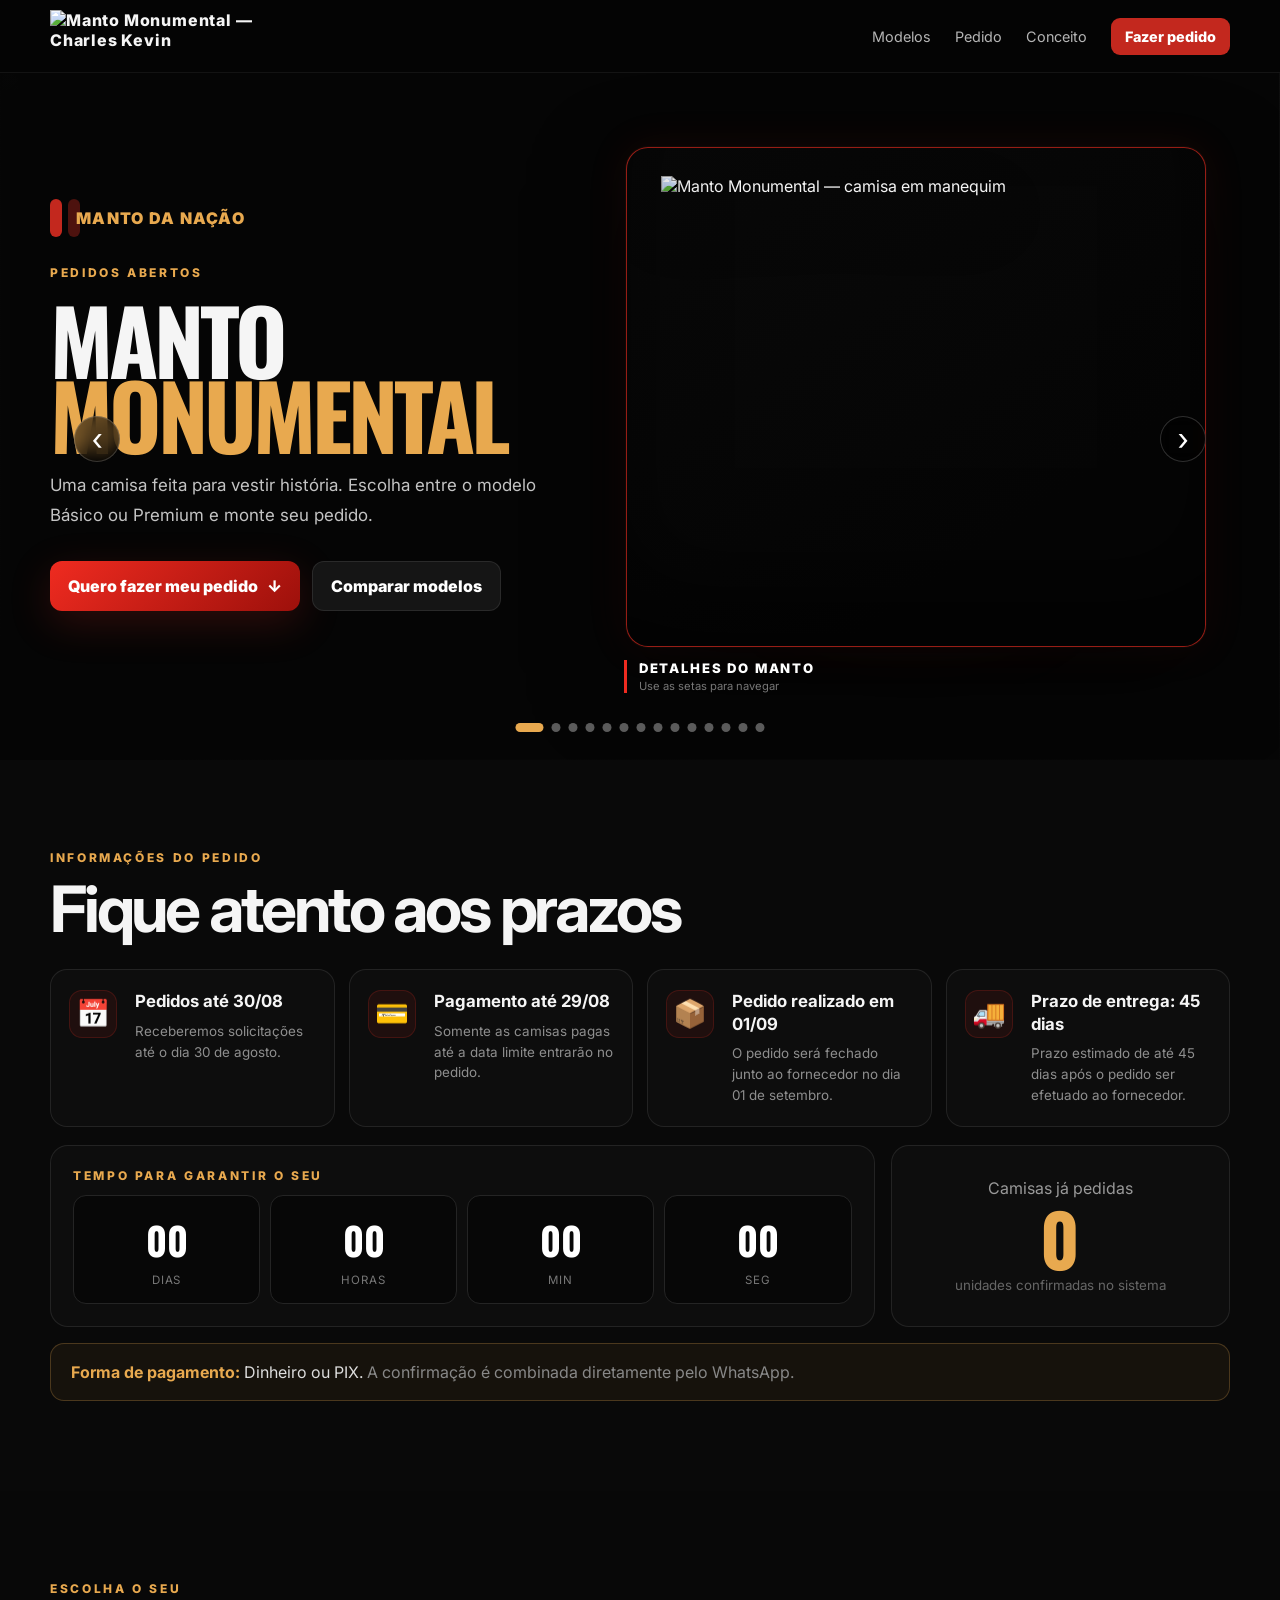
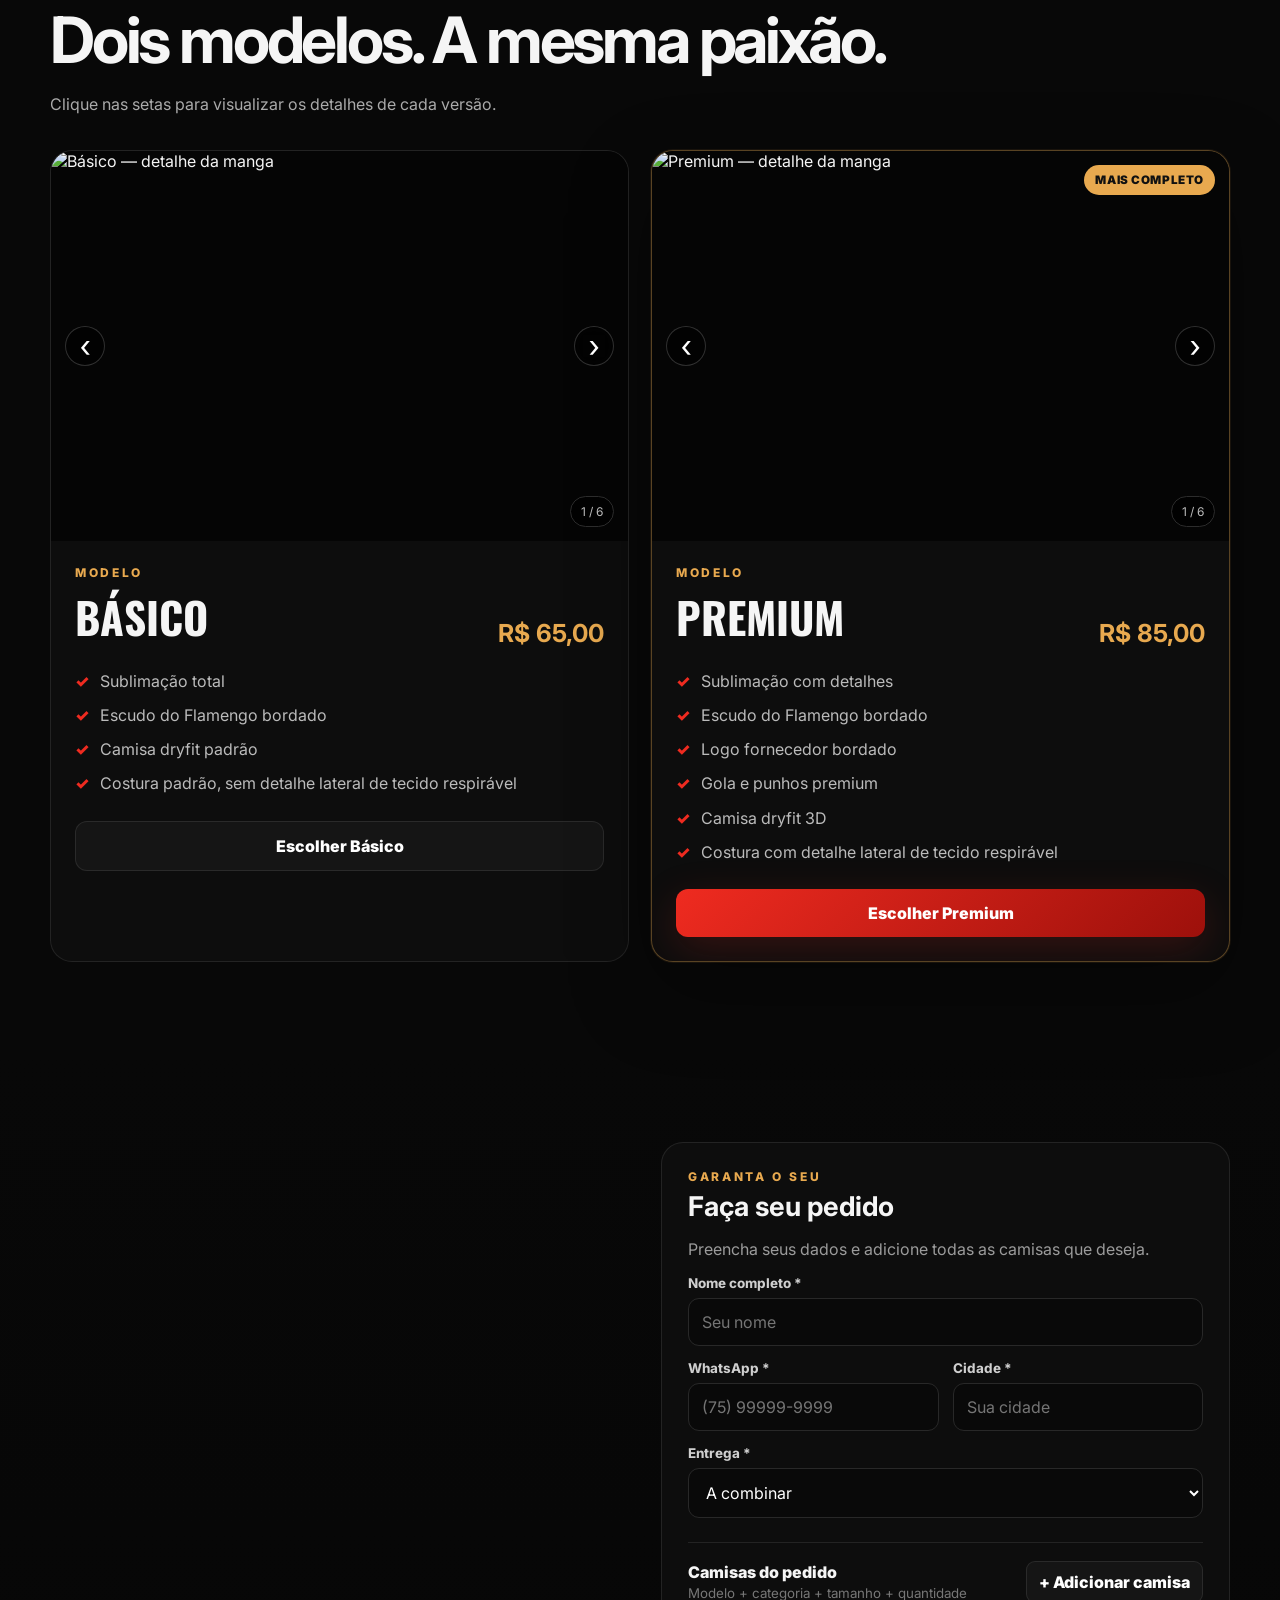
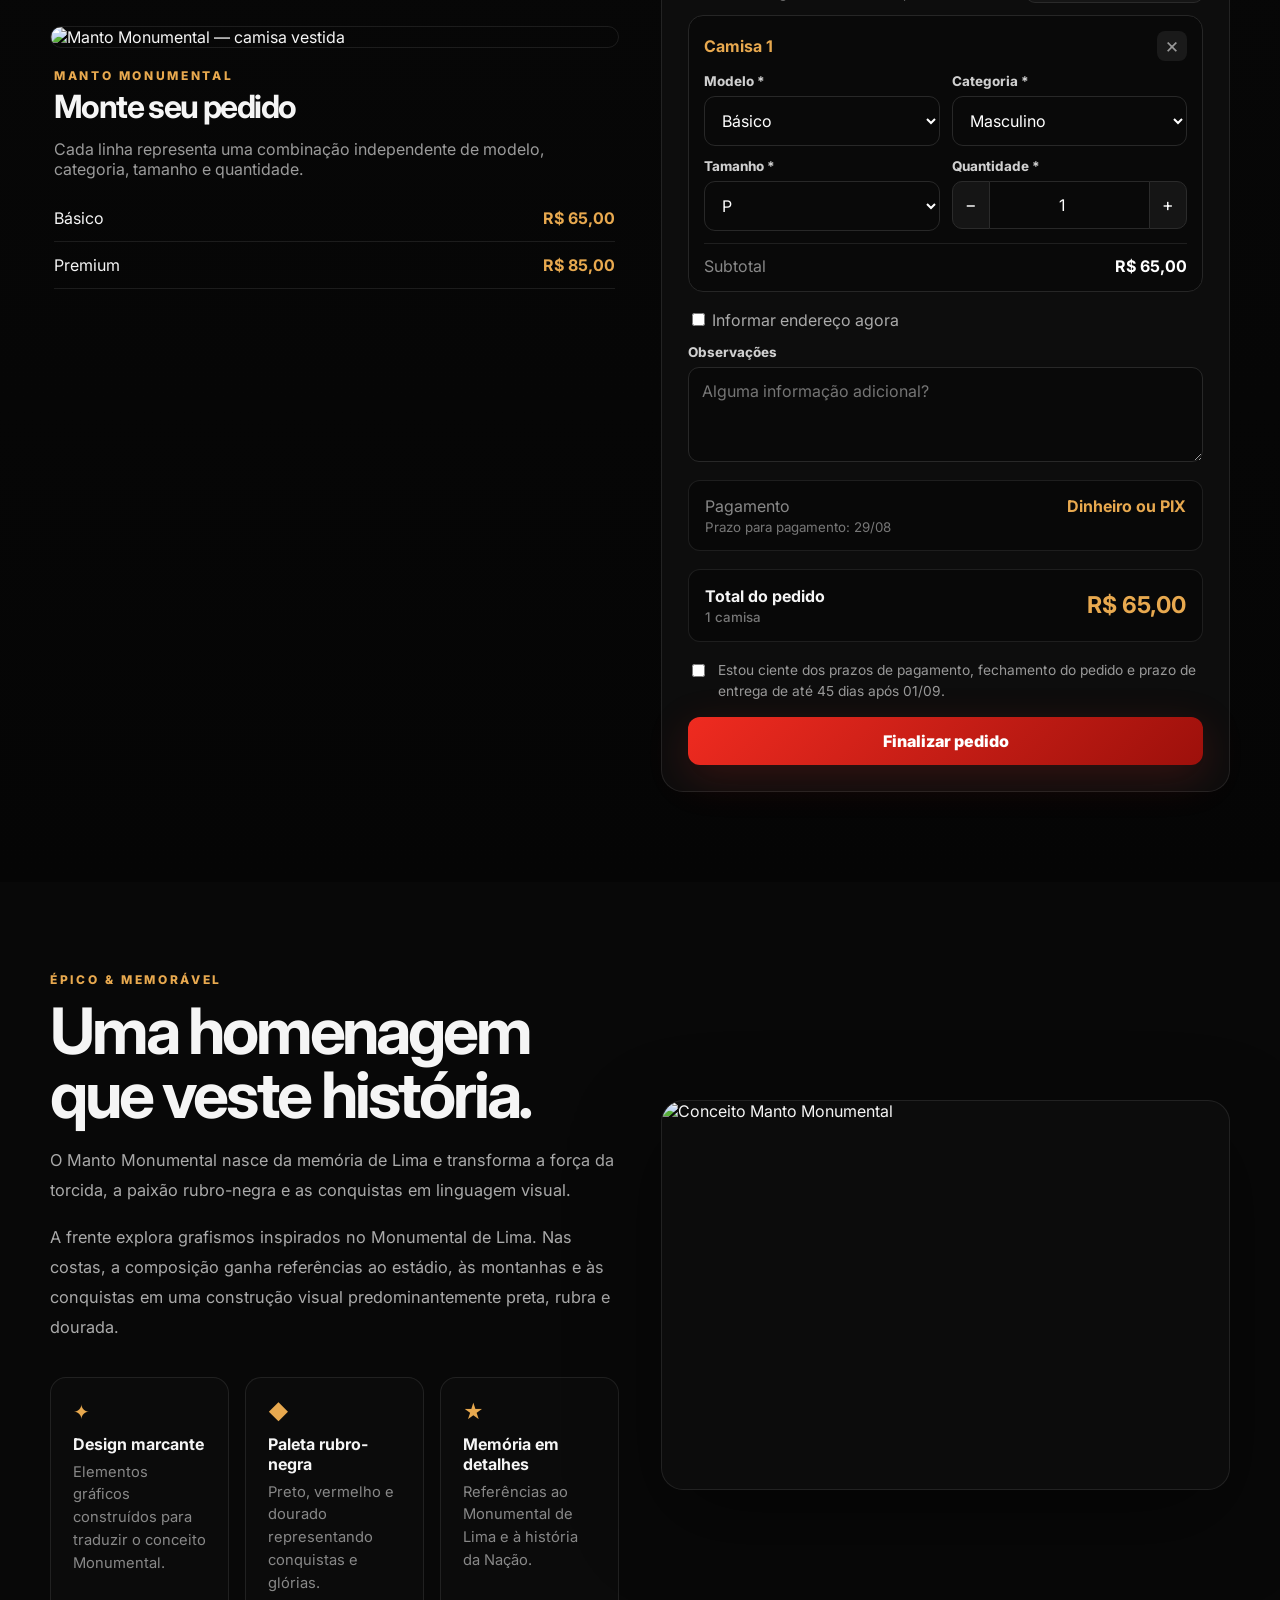
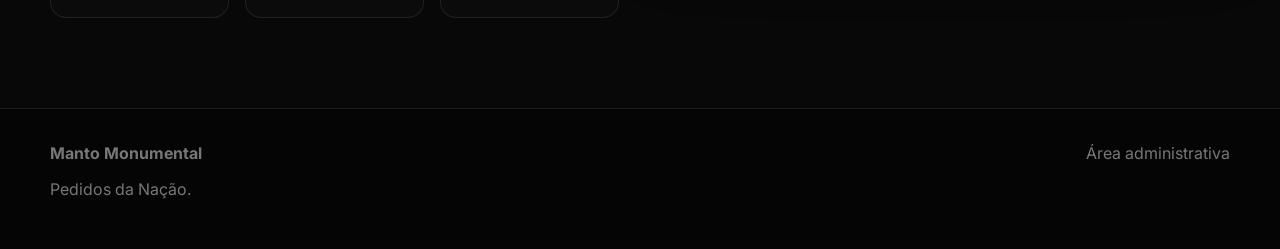
==== index.html @ ce787357 "Add files via upload" ====
<!doctype html><html lang="pt-BR"><head><meta charset="utf-8"><meta name="viewport" content="width=device-width,initial-scale=1"><meta name="theme-color" content="#050505"><title>Manto Monumental — Pedidos</title><meta name="description" content="Faça seu pedido do Manto Monumental."><link rel="preconnect" href="https://fonts.googleapis.com"><link rel="preconnect" href="https://fonts.gstatic.com" crossorigin><link href="https://fonts.googleapis.com/css2?family=Inter:wght@400;500;600;700;800;900&family=Oswald:wght@500;600;700&display=swap" rel="stylesheet"><link rel="stylesheet" href="styles.css"></head><body>
<header class="topbar"><div class="container topbar-inner"><a href="#inicio" class="logo logo-image-link" aria-label="Manto Monumental — Charles Kevin"><img src="assets/logo-charles-kevin.png" alt="Manto Monumental — Charles Kevin" class="site-logo-image"></a><nav><a href="#modelos">Modelos</a><a href="#pedido">Pedido</a><a href="#conceito">Conceito</a><a href="#pedido" class="nav-cta">Fazer pedido</a></nav></div></header>
<main>
<section id="inicio" class="hero hero-carousel hero-v5">
  <div class="hero-bg" aria-hidden="true">
    <img src="assets/gallery/hero-jogadores.png" alt="">
  </div>

  <div class="container hero-v5-layout">
    <div class="hero-content hero-v5-copy">
      <div class="brand-row"><span class="brand-mark"></span> Manto da Nação</div>
      <div class="eyebrow hero-eyebrow">Pedidos abertos</div>
      <h1>Manto <span>Monumental</span></h1>
      <p>Uma camisa feita para vestir história. Escolha entre o modelo Básico ou Premium e monte seu pedido.</p>
      <div class="hero-actions">
        <a class="btn btn-primary" href="#pedido">Quero fazer meu pedido <span>↓</span></a>
        <a class="btn btn-secondary" href="#modelos">Comparar modelos</a>
      </div>
    </div>

    <div class="hero-showcase" aria-label="Galeria principal do Manto Monumental">
      <div class="hero-showcase-glow"></div>
      <div class="hero-frame">
        <div class="hero-slides" id="hero-slides">
          <div class="hero-slide active"><img src="assets/gallery/hero-banner-01.png" alt="Manto Monumental — camisa em manequim"></div>
          <div class="hero-slide"><img src="assets/gallery/hero-banner-02.png" alt="Manto Monumental — jogador e estádio"></div>
          <div class="hero-slide"><img src="assets/gallery/hero-banner-03.png" alt="Manto Monumental — camisa em meio à torcida"></div>
          <div class="hero-slide"><img src="assets/gallery/hero-banner-04.png" alt="Manto Monumental — jogador em ambiente escuro"></div>
          <div class="hero-slide"><img src="assets/gallery/hero-banner-05.png" alt="Manto Monumental — detalhe do tecido premium"></div>
          <div class="hero-slide"><img src="assets/gallery/hero-banner-06.png" alt="Manto Monumental — detalhe da manga premium"></div>
          <div class="hero-slide"><img src="assets/gallery/hero-banner-07.png" alt="Manto Monumental — detalhe da marca do fornecedor"></div>
        </div>
          <div class="hero-slide"><img src="assets/gallery/frente-movimento.png" alt="Manto Monumental — frente em movimento"></div>
          <div class="hero-slide"><img src="assets/gallery/frente.png" alt="Manto Monumental — vista frontal"></div>
          <div class="hero-slide"><img src="assets/gallery/costas-movimento.png" alt="Manto Monumental — costas em movimento"></div>
          <div class="hero-slide"><img src="assets/gallery/costas.png" alt="Manto Monumental — vista traseira"></div>
          <div class="hero-slide"><img src="assets/gallery/lateral.png" alt="Manto Monumental — vista lateral"></div>
          <div class="hero-slide"><img src="assets/gallery/patch.png" alt="Detalhe do patch do Manto Monumental"></div>
          <div class="hero-slide"><img src="assets/gallery/escudo-detalhe.png" alt="Detalhe do escudo bordado"></div>
        </div>
        <div class="hero-frame-label"><span>Detalhes do Manto</span><small>Use as setas para navegar</small></div>
      </div>
      <button class="carousel-arrow hero-prev" type="button" aria-label="Imagem anterior">‹</button>
      <button class="carousel-arrow hero-next" type="button" aria-label="Próxima imagem">›</button>
      <div class="hero-dots" id="hero-dots"></div>
    </div>
  </div>
</section>
<section class="section deadline-section"><div class="container"><div class="eyebrow">Informações do pedido</div><h2 class="section-title">Fique atento aos prazos</h2><div class="deadline-grid">
<article class="deadline-card"><div class="deadline-icon">📅</div><div><b>Pedidos até 30/08</b><p>Receberemos solicitações até o dia 30 de agosto.</p></div></article><article class="deadline-card"><div class="deadline-icon">💳</div><div><b>Pagamento até 29/08</b><p>Somente as camisas pagas até a data limite entrarão no pedido.</p></div></article><article class="deadline-card"><div class="deadline-icon">📦</div><div><b>Pedido realizado em 01/09</b><p>O pedido será fechado junto ao fornecedor no dia 01 de setembro.</p></div></article><article class="deadline-card"><div class="deadline-icon">🚚</div><div><b>Prazo de entrega: 45 dias</b><p>Prazo estimado de até 45 dias após o pedido ser efetuado ao fornecedor.</p></div></article></div>
<div class="countdown-panel"><div><div class="eyebrow">Tempo para garantir o seu</div><div class="countdown" id="countdown"><div><strong id="cd-days">00</strong><span>dias</span></div><div><strong id="cd-hours">00</strong><span>horas</span></div><div><strong id="cd-minutes">00</strong><span>min</span></div><div><strong id="cd-seconds">00</strong><span>seg</span></div></div></div><div class="shirt-counter"><span>Camisas já pedidas</span><strong id="public-shirt-count">0</strong><small>unidades confirmadas no sistema</small></div></div>
<div class="payment-note"><b>Forma de pagamento:</b> Dinheiro ou PIX. <span>A confirmação é combinada diretamente pelo WhatsApp.</span></div></div></section>
<section id="modelos" class="section section-dark"><div class="container"><div class="eyebrow">Escolha o seu</div><h2 class="section-title">Dois modelos. A mesma paixão.</h2><p class="section-lead">Clique nas setas para visualizar os detalhes de cada versão.</p><div class="models-grid">
<article class="model-card"><div class="model-carousel" data-carousel><div class="model-slides"><img class="active" src="assets/gallery/basico-01-detalhe-manga.png" alt="Básico — detalhe da manga"><img src="assets/gallery/basico-02-detalhe-minuti.png" alt="Básico — detalhe da marca do fornecedor"><img src="assets/gallery/basico-03-lado.png" alt="Básico — vista lateral"><img src="assets/gallery/basico-04-frente.png" alt="Básico — vista frontal"><img src="assets/gallery/basico-05-tecido.png" alt="Básico — detalhe do tecido"><img src="assets/gallery/basico-06-costas.png" alt="Básico — vista traseira"></div><button type="button" class="carousel-arrow model-prev">‹</button><button type="button" class="carousel-arrow model-next">›</button><div class="model-counter">1 / 6</div></div><div class="model-content"><div class="model-head"><div><div class="eyebrow">Modelo</div><h3>Básico</h3></div><strong>R$ 65,00</strong></div><ul class="features-list"><li>Sublimação total</li><li>Escudo do Flamengo bordado</li><li>Camisa dryfit padrão</li><li>Costura padrão, sem detalhe lateral de tecido respirável</li></ul><a href="#pedido" class="btn btn-secondary choose-model" data-model="Básico">Escolher Básico</a></div></article>
<article class="model-card featured-model"><div class="model-badge">Mais completo</div><div class="model-carousel" data-carousel><div class="model-slides"><img class="active" src="assets/gallery/premium-01-detalhe-manga.png" alt="Premium — detalhe da manga"><img src="assets/gallery/premium-02-detalhe-minuti.png" alt="Premium — detalhe da marca do fornecedor"><img src="assets/gallery/premium-03-lado.png" alt="Premium — vista lateral"><img src="assets/gallery/premium-04-frente.png" alt="Premium — vista frontal"><img src="assets/gallery/premium-05-tecido.png" alt="Premium — detalhe do tecido"><img src="assets/gallery/premium-06-costas.png" alt="Premium — vista traseira"></div><button type="button" class="carousel-arrow model-prev">‹</button><button type="button" class="carousel-arrow model-next">›</button><div class="model-counter">1 / 6</div></div><div class="model-content"><div class="model-head"><div><div class="eyebrow">Modelo</div><h3>Premium</h3></div><strong>R$ 85,00</strong></div><ul class="features-list"><li>Sublimação com detalhes</li><li>Escudo do Flamengo bordado</li><li>Logo fornecedor bordado</li><li>Gola e punhos premium</li><li>Camisa dryfit 3D</li><li>Costura com detalhe lateral de tecido respirável</li></ul><a href="#pedido" class="btn btn-primary choose-model" data-model="Premium">Escolher Premium</a></div></article>
</div></div></section>
<section class="section order-wrap" id="pedido"><div class="container order-grid"><aside class="product-card"><img src="assets/gallery/pedido-lateral.png" alt="Manto Monumental — camisa vestida"><div class="product-info"><div class="eyebrow">Manto Monumental</div><h2>Monte seu pedido</h2><p class="muted">Cada linha representa uma combinação independente de modelo, categoria, tamanho e quantidade.</p><div class="mini-price"><span>Básico</span><b>R$ 65,00</b></div><div class="mini-price"><span>Premium</span><b>R$ 85,00</b></div></div></aside>
<form class="form-card" id="order-form"><div class="eyebrow">Garanta o seu</div><h3>Faça seu pedido</h3><p class="muted">Preencha seus dados e adicione todas as camisas que deseja.</p><div class="form-grid customer-grid"><div class="field full"><label>Nome completo *</label><input required name="name" placeholder="Seu nome"></div><div class="field"><label>WhatsApp *</label><input required name="whatsapp" inputmode="tel" placeholder="(75) 99999-9999"></div><div class="field"><label>Cidade *</label><input required name="city" placeholder="Sua cidade"></div><div class="field full"><label>Entrega *</label><select name="delivery" required><option value="A combinar" selected>A combinar</option><option>Retirada</option><option>Entrega</option><option>Envio</option></select></div></div><div class="form-section-title"><div><span>Camisas do pedido</span><small>Modelo + categoria + tamanho + quantidade</small></div><button type="button" class="btn btn-secondary compact" id="add-item">+ Adicionar camisa</button></div><div id="items-container" class="items-container"></div><div class="address-toggle"><label><input type="checkbox" id="show-address"> Informar endereço agora</label></div><div id="address-fields" class="form-grid hidden"><div class="field"><label>Bairro</label><input name="neighborhood"></div><div class="field"><label>Endereço</label><input name="address"></div><div class="field"><label>Número</label><input name="addressNumber"></div><div class="field"><label>Complemento</label><input name="complement"></div></div><div class="field full notes-field"><label>Observações</label><textarea name="notes" placeholder="Alguma informação adicional?"></textarea></div><div class="payment-static"><span>Pagamento</span><strong>Dinheiro ou PIX</strong><small>Prazo para pagamento: 29/08</small></div><div class="total-box"><span><b>Total do pedido</b><small id="total-quantity">1 camisa</small></span><strong id="order-total">R$ 65,00</strong></div><label class="terms-check"><input type="checkbox" required><span>Estou ciente dos prazos de pagamento, fechamento do pedido e prazo de entrega de até 45 dias após 01/09.</span></label><button class="btn btn-primary submit-btn" type="submit" id="submit-button">Finalizar pedido</button><div id="form-message" aria-live="polite"></div></form></div></section>
<section id="conceito" class="section section-dark"><div class="container story-grid"><div class="story-copy"><div class="eyebrow">Épico & memorável</div><h2>Uma homenagem que veste história.</h2><p>O Manto Monumental nasce da memória de Lima e transforma a força da torcida, a paixão rubro-negra e as conquistas em linguagem visual.</p><p>A frente explora grafismos inspirados no Monumental de Lima. Nas costas, a composição ganha referências ao estádio, às montanhas e às conquistas em uma construção visual predominantemente preta, rubra e dourada.</p><div class="feature-grid"><article class="feature"><div class="feature-icon">✦</div><b>Design marcante</b><p>Elementos gráficos construídos para traduzir o conceito Monumental.</p></article><article class="feature"><div class="feature-icon">◆</div><b>Paleta rubro-negra</b><p>Preto, vermelho e dourado representando conquistas e glórias.</p></article><article class="feature"><div class="feature-icon">★</div><b>Memória em detalhes</b><p>Referências ao Monumental de Lima e à história da Nação.</p></article></div></div><div class="visual-card"><img src="assets/gallery/tela-3.png" alt="Conceito Manto Monumental"></div></div></section>
</main><footer class="footer"><div class="container footer-inner"><div><b>Manto Monumental</b><p>Pedidos da Nação.</p></div><a href="admin.html">Área administrativa</a></div></footer><script src="config.js"></script><script src="app.js"></script></body></html>
---- styles.css ----
:root{--bg:#050505;--panel:#0c0c0c;--red:#c3281e;--red2:#ef2b20;--gold:#e8a94f;--text:#f5f5f5;--muted:#9b9b9b;--line:rgba(255,255,255,.09)}*{box-sizing:border-box}html{scroll-behavior:smooth}body{margin:0;background:var(--bg);color:var(--text);font-family:Inter,ui-sans-serif,system-ui,-apple-system,BlinkMacSystemFont,"Segoe UI",sans-serif}a{color:inherit;text-decoration:none}button,input,select,textarea{font:inherit}button{cursor:pointer}.container{width:min(1180px,calc(100% - 32px));margin:auto}.eyebrow{font-size:.75rem;letter-spacing:.22em;text-transform:uppercase;color:var(--gold);font-weight:800}.muted{color:var(--muted)}.small{font-size:13px}.hidden{display:none!important}.brand-mark{display:inline-block;width:12px;height:38px;background:var(--red);border-radius:8px;box-shadow:18px 0 0 rgba(195,40,30,.38)}.btn{border:0;border-radius:12px;padding:14px 18px;font-weight:850;display:inline-flex;align-items:center;justify-content:center;gap:9px;transition:.2s}.btn-primary{background:linear-gradient(135deg,var(--red2),#9d100b);color:#fff;box-shadow:0 12px 40px rgba(195,40,30,.22)}.btn-primary:hover{transform:translateY(-1px);filter:brightness(1.08)}.btn-secondary{background:#151515;border:1px solid var(--line);color:#fff}.btn:disabled{opacity:.55;cursor:not-allowed;transform:none}.compact{padding:10px 12px;border-radius:9px}.topbar{position:fixed;top:0;left:0;right:0;z-index:50;background:rgba(5,5,5,.72);backdrop-filter:blur(16px);border-bottom:1px solid rgba(255,255,255,.06)}.topbar-inner{height:72px;display:flex;align-items:center;justify-content:space-between;gap:25px}.logo{display:flex;align-items:center;gap:14px;font-weight:800;letter-spacing:.05em}.logo b{color:var(--gold)}.topbar nav{display:flex;align-items:center;gap:24px;color:#b5b5b5;font-size:.9rem}.topbar nav a:hover{color:#fff}.nav-cta{padding:10px 14px;border-radius:9px;background:var(--red);color:#fff!important;font-weight:800}.hero{min-height:100vh;display:grid;align-items:center;position:relative;overflow:hidden;background:radial-gradient(circle at 76% 45%,rgba(195,40,30,.18),transparent 34%),#050505}.hero:before{content:"";position:absolute;inset:0;background:linear-gradient(90deg,rgba(5,5,5,.99) 0%,rgba(5,5,5,.87) 43%,rgba(5,5,5,.1) 72%,rgba(5,5,5,.45) 100%);z-index:1}.hero-img{position:absolute;right:0;top:0;width:58%;height:100%;object-fit:cover;opacity:.88}.hero-content{position:relative;z-index:2;max-width:690px;padding:140px 0 100px}.brand-row{display:flex;align-items:center;gap:14px;color:var(--gold);font-weight:900;letter-spacing:.08em;text-transform:uppercase}.hero-eyebrow{margin-top:30px}.hero h1{font-family:Oswald,Inter,sans-serif;font-size:clamp(4rem,9vw,8rem);line-height:.83;margin:24px 0;text-transform:uppercase;letter-spacing:-.045em}.hero h1 span{color:var(--gold);display:block}.hero p{max-width:600px;font-size:1.06rem;line-height:1.75;color:#c4c4c4}.hero-actions{display:flex;gap:12px;flex-wrap:wrap;margin-top:30px}.trust{display:flex;gap:24px;flex-wrap:wrap;margin-top:35px;color:#aaa;font-size:.9rem}.trust strong{color:#fff;display:block;font-size:1.08rem;margin-bottom:2px}.section{padding:90px 0}.section-dark{background:#080808}.section h2{font-size:clamp(2.1rem,5vw,4rem);letter-spacing:-.05em;line-height:1;margin:12px 0 18px}.story-grid,.product-grid,.order-grid{display:grid;grid-template-columns:1fr 1fr;gap:42px;align-items:center}.story-copy p{font-size:1.02rem;line-height:1.85;color:#aaa}.visual-card{border:1px solid var(--line);border-radius:22px;overflow:hidden;background:#0c0c0c;box-shadow:0 30px 90px rgba(0,0,0,.45)}.visual-card img{display:block;width:100%;height:auto}.feature-grid{display:grid;grid-template-columns:repeat(3,1fr);gap:16px;margin-top:34px}.feature{padding:22px;border:1px solid var(--line);background:#0b0b0b;border-radius:16px}.feature-icon{font-size:1.25rem;color:var(--gold)}.feature b{display:block;margin:10px 0 7px}.feature p{margin:0;color:#888;line-height:1.55;font-size:.92rem}.color-row{display:flex;gap:10px;margin:24px 0}.color-row span{width:46px;height:46px;border-radius:50%;background:var(--swatch);border:1px solid rgba(255,255,255,.12)}.order-wrap{background:linear-gradient(180deg,#080808,#050505)}.product-card{position:sticky;top:95px}.product-card>img{width:100%;border-radius:20px;border:1px solid var(--line);display:block}.product-info{padding:20px 4px}.product-info h2{font-size:2rem;margin:8px 0}.price{font-size:2rem;font-weight:900;color:var(--gold);margin:10px 0}.form-card{background:#0d0d0d;border:1px solid var(--line);border-radius:22px;padding:26px}.form-card h3{margin:6px 0;font-size:1.7rem}.form-grid{display:grid;grid-template-columns:1fr 1fr;gap:14px}.field{display:flex;flex-direction:column;gap:7px}.field.full{grid-column:1/-1}.field label{font-size:.84rem;font-weight:750;color:#cfcfcf}.field input,.field select,.field textarea,.filters input,.filters select{width:100%;background:#090909;border:1px solid #282828;color:#fff;border-radius:11px;padding:13px;outline:none}.field input:focus,.field select:focus,.field textarea:focus,.filters input:focus,.filters select:focus{border-color:var(--red);box-shadow:0 0 0 3px rgba(195,40,30,.12)}.field textarea{min-height:95px;resize:vertical}.total-box{display:flex;justify-content:space-between;align-items:center;padding:16px;border-radius:12px;background:#080808;border:1px solid var(--line);margin:18px 0}.total-box strong{font-size:1.45rem;color:var(--gold)}.submit-btn{width:100%}.form-message{margin-top:12px;padding:12px;border-radius:10px;font-size:.92rem}.success{background:rgba(21,129,77,.14);color:#7ee6ad;border:1px solid rgba(64,194,126,.25)}.error{background:rgba(195,40,30,.13);color:#ff958d;border:1px solid rgba(195,40,30,.3)}.footer{border-top:1px solid var(--line);padding:34px 0;color:#777}.footer-inner{display:flex;justify-content:space-between;gap:20px;flex-wrap:wrap}.admin-body{background:#070707}.login-screen{min-height:100vh;display:grid;place-items:center;padding:24px;background:radial-gradient(circle at 50% 0,rgba(195,40,30,.18),transparent 35%),#070707}.login-card{width:min(440px,100%);background:#0d0d0d;border:1px solid var(--line);border-radius:22px;padding:30px;box-shadow:0 35px 100px rgba(0,0,0,.45)}.login-card .brand-row{margin-bottom:28px}.login-card h1{font-size:2.25rem;margin:8px 0}.login-card .field{margin:22px 0 14px}.login-card .btn{width:100%}.back-link{display:block;text-align:center;color:#777;margin-top:18px;font-size:.9rem}.admin-shell{min-height:100vh;background:#070707}.admin-top{height:70px;border-bottom:1px solid var(--line);display:flex;align-items:center;background:#0a0a0a;position:sticky;top:0;z-index:20}.admin-top-inner{display:flex;justify-content:space-between;align-items:center;width:min(1380px,calc(100% - 32px));margin:auto}.admin-logo{display:flex;align-items:center;gap:10px;font-weight:900}.admin-main{width:min(1380px,calc(100% - 32px));margin:auto;padding:28px 0 50px}.admin-title{margin:8px 0 0}.metrics{display:grid;grid-template-columns:repeat(4,1fr);gap:14px;margin:22px 0}.metric{background:#0d0d0d;border:1px solid var(--line);padding:20px;border-radius:16px}.metric small{color:#8d8d8d}.metric strong{font-size:1.85rem;display:block;margin-top:8px}.admin-grid{display:grid;grid-template-columns:minmax(0,2fr) minmax(290px,1fr);gap:16px}.panel{background:#0d0d0d;border:1px solid var(--line);border-radius:16px;padding:18px;overflow:hidden}.panel-head{display:flex;justify-content:space-between;align-items:center;gap:14px;margin-bottom:16px}.filters{display:flex;gap:9px;flex-wrap:wrap;align-items:center}.filters input{width:210px;padding:10px}.filters select{width:190px;padding:10px}.table-wrap{overflow:auto}.orders-table{width:100%;border-collapse:collapse;min-width:920px}.orders-table th,.orders-table td{text-align:left;padding:13px 10px;border-bottom:1px solid var(--line);font-size:.9rem;vertical-align:middle}.orders-table th{font-size:.72rem;text-transform:uppercase;letter-spacing:.08em;color:#777}.orders-table a{color:#7eb6ff}.badge{display:inline-flex;min-width:34px;justify-content:center;background:#181818;border:1px solid #2c2c2c;border-radius:7px;padding:5px 8px;font-weight:800}.status-select{background:#111;border:1px solid #2b2b2b;color:#fff;padding:8px;border-radius:8px;max-width:170px}.empty{padding:34px;text-align:center;color:#777}.size-list{display:grid;gap:14px}.size-row{display:grid;grid-template-columns:35px 1fr 40px;gap:10px;align-items:center}.bar{height:8px;background:#191919;border-radius:99px;overflow:hidden}.bar i{display:block;height:100%;background:linear-gradient(90deg,var(--red),var(--gold));border-radius:99px}.panel-divider{border:0;border-top:1px solid var(--line);margin:22px 0}.personalization-list{margin-top:10px;display:grid;gap:8px}.personalization-item{padding:10px;background:#080808;border-radius:9px}.personalization-item div{font-size:12px;color:#777;margin-top:3px}@media(max-width:980px){.hero-img{width:80%;opacity:.42}.hero:before{background:linear-gradient(90deg,rgba(5,5,5,.97),rgba(5,5,5,.62))}.story-grid,.product-grid,.order-grid,.admin-grid{grid-template-columns:1fr}.product-card{position:relative;top:auto}.feature-grid{grid-template-columns:1fr}.metrics{grid-template-columns:repeat(2,1fr)}.panel-head{align-items:flex-start;flex-direction:column}}@media(max-width:680px){.topbar nav a:not(.nav-cta){display:none}.topbar-inner{height:64px}.logo{font-size:.85rem}.brand-mark{height:30px;width:9px}.hero-content{padding:115px 0 70px}.hero-img{width:100%}.hero h1{font-size:clamp(3.6rem,19vw,6rem)}.section{padding:65px 0}.form-card{padding:20px}.form-grid{grid-template-columns:1fr}.field.full{grid-column:auto}.metrics{grid-template-columns:1fr}.metric strong{font-size:1.6rem}.admin-logo .muted{display:none}.filters,.filters input,.filters select,.filters .btn{width:100%}.admin-top-inner>.btn{padding:10px 12px}.trust{gap:16px}.trust>div{width:calc(50% - 8px)}}

/* Ajustes V2 */
.section-title{font-size:clamp(2.1rem,5vw,4rem);letter-spacing:-.05em;line-height:1;margin:12px 0 18px}.section-lead{max-width:760px;color:#aaa;line-height:1.75;margin-bottom:32px}.deadline-section{background:#090909}.deadline-grid{display:grid;grid-template-columns:repeat(3,1fr);gap:15px;margin-top:28px}.deadline-card{display:flex;gap:18px;padding:22px;border:1px solid var(--line);background:#0d0d0d;border-radius:17px}.deadline-card>span{font-family:Oswald;font-size:2.4rem;color:var(--red2);line-height:1}.deadline-card b{font-size:1.05rem}.deadline-card p{color:#8e8e8e;margin:8px 0 0;line-height:1.55;font-size:.92rem}.payment-note{margin-top:16px;padding:18px 20px;border:1px solid rgba(232,169,79,.25);background:rgba(232,169,79,.06);border-radius:14px;color:#ddd}.payment-note b{color:var(--gold)}.payment-note span{color:#888}.models-grid{display:grid;grid-template-columns:1fr 1fr;gap:22px}.model-card{position:relative;background:#0d0d0d;border:1px solid var(--line);border-radius:22px;overflow:hidden}.featured-model{border-color:rgba(232,169,79,.35);box-shadow:0 0 0 1px rgba(232,169,79,.08),0 30px 80px rgba(0,0,0,.35)}.model-badge{position:absolute;z-index:2;right:14px;top:14px;background:var(--gold);color:#111;padding:8px 11px;border-radius:99px;font-size:.73rem;font-weight:900;text-transform:uppercase;letter-spacing:.05em}.model-gallery{display:grid;grid-template-columns:1fr 1fr;gap:2px;background:#111}.model-gallery img{width:100%;height:330px;object-fit:cover;display:block}.model-content{padding:24px}.model-head{display:flex;justify-content:space-between;gap:16px;align-items:end}.model-head h3{font-family:Oswald;font-size:2.7rem;text-transform:uppercase;margin:4px 0 0}.model-head strong{color:var(--gold);font-size:1.55rem;white-space:nowrap}.features-list{padding:0;margin:22px 0 25px;list-style:none;display:grid;gap:11px}.features-list li{position:relative;padding-left:25px;color:#bbb;line-height:1.45}.features-list li:before{content:'✓';position:absolute;left:0;color:var(--red2);font-weight:900}.model-card .btn{width:100%}.mini-price{display:flex;justify-content:space-between;border-bottom:1px solid var(--line);padding:13px 0}.mini-price b{color:var(--gold)}.customer-grid{margin-bottom:24px}.form-section-title{display:flex;justify-content:space-between;align-items:center;gap:12px;margin:18px 0 12px;padding-top:18px;border-top:1px solid var(--line)}.form-section-title span{display:block;font-weight:850}.form-section-title small{display:block;color:#777;margin-top:3px}.items-container{display:grid;gap:12px}.order-item{border:1px solid #262626;background:#090909;border-radius:15px;padding:15px}.order-item-head{display:flex;justify-content:space-between;align-items:center;margin-bottom:12px}.order-item-head b{color:var(--gold)}.remove-item{border:0;background:#1a1a1a;color:#999;width:30px;height:30px;border-radius:8px;font-size:1.35rem;line-height:1}.remove-item:hover{background:rgba(195,40,30,.25);color:#fff}.item-grid{display:grid;grid-template-columns:1fr 1fr;gap:12px}.item-subtotal{grid-column:1/-1;display:flex;justify-content:space-between;align-items:center;border-top:1px solid var(--line);padding-top:12px;color:#888}.item-subtotal strong{color:#fff}.qty-stepper{display:grid;grid-template-columns:38px 1fr 38px}.qty-stepper button{background:#151515;color:#fff;border:1px solid #2b2b2b;font-size:1.1rem}.qty-stepper button:first-child{border-radius:10px 0 0 10px}.qty-stepper button:last-child{border-radius:0 10px 10px 0}.qty-stepper input{border-radius:0;text-align:center;border-left:0;border-right:0}.address-toggle{margin:18px 0 12px;color:#aaa}.address-toggle input,.terms-check input{accent-color:var(--red)}.notes-field{margin-top:14px}.payment-static{display:grid;grid-template-columns:1fr auto;gap:3px 15px;padding:15px 16px;border-radius:12px;background:#080808;border:1px solid var(--line);margin-top:18px}.payment-static span{color:#888}.payment-static strong{color:var(--gold)}.payment-static small{grid-column:1/-1;color:#777}.total-box span small{display:block;color:#777;font-weight:500;margin-top:3px}.terms-check{display:flex;gap:10px;align-items:flex-start;color:#999;line-height:1.5;font-size:.86rem;margin:12px 0 16px}.terms-check input{margin-top:4px}.production-list{display:grid;gap:9px}.production-row{display:flex;justify-content:space-between;align-items:center;padding:11px 12px;background:#080808;border-radius:10px}.production-row small{display:block;color:#777;margin-top:3px}.production-row strong{font-size:1.35rem;color:var(--gold)}.admin-deadlines{display:grid;gap:9px;margin-top:12px;color:#888}.admin-deadlines span{display:flex;justify-content:space-between;padding:9px 0;border-bottom:1px solid var(--line)}.lines-cell{min-width:250px}.order-line{font-size:.82rem;padding:3px 0;color:#aaa}.order-line b{color:#fff}.order-line span{color:var(--gold)}
@media(max-width:980px){.deadline-grid{grid-template-columns:1fr}.models-grid{grid-template-columns:1fr}.model-gallery img{height:400px}}
@media(max-width:680px){.model-gallery img{height:220px}.model-content{padding:19px}.model-head h3{font-size:2.2rem}.model-head strong{font-size:1.25rem}.item-grid{grid-template-columns:1fr}.item-subtotal{grid-column:auto}.form-section-title{align-items:flex-start;flex-direction:column}.form-section-title .btn{width:100%}.payment-static{grid-template-columns:1fr}.payment-static strong{margin-top:2px}.deadline-card{padding:18px}}

/* V4 — carrosséis, contadores e dashboard financeiro */
.hero-carousel{position:relative;overflow:hidden;min-height:760px}.hero-slides,.hero-slide{position:absolute;inset:0}.hero-slide{opacity:0;transition:opacity .65s ease}.hero-slide.active{opacity:1}.hero-slide img{width:100%;height:100%;object-fit:cover;object-position:center}.hero-carousel:after{content:"";position:absolute;inset:0;background:linear-gradient(90deg,rgba(5,5,5,.96) 0%,rgba(5,5,5,.76) 42%,rgba(5,5,5,.25) 70%,rgba(5,5,5,.5) 100%);z-index:1}.hero-carousel .hero-content{position:relative;z-index:3}.carousel-arrow{position:absolute;z-index:6;width:46px;height:46px;border-radius:50%;border:1px solid rgba(255,255,255,.18);background:rgba(0,0,0,.5);backdrop-filter:blur(8px);color:#fff;font-size:2rem;line-height:1;display:grid;place-items:center;cursor:pointer}.carousel-arrow:hover{background:var(--red)}.hero-prev{left:24px;top:50%}.hero-next{right:24px;top:50%}.hero-dots{position:absolute;z-index:6;left:50%;bottom:28px;transform:translateX(-50%);display:flex;gap:8px}.hero-dots button{width:9px;height:9px;border:0;border-radius:50%;background:rgba(255,255,255,.35);padding:0}.hero-dots button.active{width:28px;border-radius:20px;background:var(--gold)}
.deadline-icon{flex:0 0 48px;height:48px;border-radius:13px;display:grid;place-items:center;background:rgba(195,40,30,.1);border:1px solid rgba(195,40,30,.23);font-size:1.35rem}.countdown-panel{display:grid;grid-template-columns:1.7fr .7fr;gap:16px;margin-top:18px}.countdown-panel>div{border:1px solid var(--line);background:#0d0d0d;border-radius:18px;padding:22px}.countdown{display:grid;grid-template-columns:repeat(4,1fr);gap:10px;margin-top:12px}.countdown>div{background:#070707;border:1px solid #242424;border-radius:13px;padding:15px;text-align:center}.countdown strong{font-family:Oswald;font-size:2.4rem;color:#fff;display:block}.countdown span{font-size:.72rem;color:#777;text-transform:uppercase;letter-spacing:.08em}.shirt-counter{display:flex;flex-direction:column;justify-content:center;text-align:center}.shirt-counter span{color:#999}.shirt-counter strong{font-family:Oswald;font-size:4.5rem;color:var(--gold);line-height:1.1}.shirt-counter small{color:#666}
.model-carousel{position:relative;height:390px;background:#050505;overflow:hidden}.model-slides{position:absolute;inset:0}.model-slides img{position:absolute;inset:0;width:100%;height:100%;object-fit:contain;opacity:0;transition:opacity .35s ease}.model-slides img.active{opacity:1}.model-carousel .carousel-arrow{top:50%;transform:translateY(-50%);width:40px;height:40px}.model-carousel .model-prev{left:14px}.model-carousel .model-next{right:14px}.model-counter{position:absolute;z-index:5;right:14px;bottom:14px;background:rgba(0,0,0,.68);border:1px solid #2c2c2c;border-radius:99px;padding:7px 10px;color:#bbb;font-size:.75rem}
.admin-actions{display:flex;gap:9px}.admin-layout{display:grid;grid-template-columns:220px minmax(0,1fr);min-height:calc(100vh - 70px)}.admin-sidebar{border-right:1px solid var(--line);padding:24px 14px;background:#090909}.admin-nav{width:100%;display:block;text-align:left;padding:12px 14px;margin-bottom:7px;border:0;border-radius:10px;background:transparent;color:#aaa;text-decoration:none;font:inherit;cursor:pointer}.admin-nav:hover,.admin-nav.active{background:#151515;color:#fff}.admin-nav.active{box-shadow:inset 3px 0 0 var(--red2)}.admin-main{width:auto;max-width:none;margin:0;padding:30px}.admin-view{display:none}.admin-view.active{display:block}.admin-heading{display:flex;justify-content:space-between;align-items:flex-end;gap:20px;margin-bottom:20px}.admin-heading .admin-title{margin-bottom:7px}.pie-layout{display:flex;align-items:center;gap:34px;padding:14px 4px 8px}.pie-chart{width:210px;aspect-ratio:1;border-radius:50%;position:relative;background:conic-gradient(var(--red2) 0 50%,var(--gold) 50% 100%);box-shadow:inset 0 0 0 1px #222}.pie-chart:after{content:"";position:absolute;inset:46px;border-radius:50%;background:#0d0d0d;border:1px solid #242424}.pie-legend{display:grid;gap:14px;min-width:180px}.pie-legend>div{display:grid;grid-template-columns:14px 1fr auto;align-items:center;gap:10px;padding-bottom:12px;border-bottom:1px solid var(--line)}.pie-legend i{width:10px;height:10px;border-radius:50%}.legend-basic{background:var(--red2)}.legend-premium{background:var(--gold)}.pie-legend b{font-size:1.25rem}.row-actions{display:flex;gap:7px;flex-wrap:wrap}.icon-btn{border:1px solid #292929;background:#141414;color:#ddd;border-radius:8px;padding:8px 10px;font-size:.78rem;text-decoration:none;cursor:pointer}.icon-btn:hover{border-color:#444;background:#1b1b1b}.whatsapp-btn{color:#91e2ae}.profit-value{color:#7ee6ad}.discount-value{color:#ff958d}.source-tag{display:inline-block;margin-top:5px;background:#171717;border:1px solid #272727;padding:3px 6px;border-radius:6px;color:#888}.report-grid{display:grid;grid-template-columns:repeat(3,1fr);gap:14px;margin:24px 0}.report-card{background:#0d0d0d;border:1px solid var(--line);border-radius:16px;padding:20px}.report-card small{color:#888}.report-card strong{display:block;font-size:1.85rem;margin:9px 0;color:#fff}.report-card p{margin:0;color:#666;font-size:.82rem;line-height:1.45}.report-table-panel{margin-top:18px}
.modal-backdrop{position:fixed;inset:0;z-index:100;background:rgba(0,0,0,.78);backdrop-filter:blur(7px);display:grid;place-items:center;padding:22px;overflow:auto}.order-modal-card{width:min(920px,100%);max-height:92vh;overflow:auto;background:#0d0d0d;border:1px solid #2a2a2a;border-radius:22px;padding:24px;box-shadow:0 40px 120px rgba(0,0,0,.55)}.modal-head{display:flex;justify-content:space-between;gap:20px;align-items:flex-start;margin-bottom:20px}.modal-head h2{margin:5px 0 0;font-size:2rem}.modal-close{width:40px;height:40px;border:1px solid #2b2b2b;border-radius:10px;background:#151515;color:#aaa;font-size:1.6rem;cursor:pointer}.discount-box{display:grid;grid-template-columns:1fr 1.2fr;gap:18px;margin:18px 0;padding:18px;border:1px solid var(--line);border-radius:14px;background:#080808}.order-calc{display:grid;gap:8px}.order-calc span{display:flex;justify-content:space-between;gap:18px;color:#888}.order-calc b{color:#fff}.order-calc .calc-total{border-top:1px solid var(--line);padding-top:9px;color:#fff}.order-calc .calc-total b{color:var(--gold)}.order-calc .calc-profit b{color:#7ee6ad}
@media(max-width:1100px){.admin-layout{grid-template-columns:1fr}.admin-sidebar{display:flex;gap:7px;overflow:auto;border-right:0;border-bottom:1px solid var(--line);padding:10px 16px}.admin-nav{width:auto;white-space:nowrap;margin:0}.report-grid{grid-template-columns:repeat(2,1fr)}.countdown-panel{grid-template-columns:1fr}.model-carousel{height:360px}}
@media(max-width:760px){.hero-carousel{min-height:700px}.hero-prev,.hero-next{top:auto;bottom:22px}.hero-prev{left:18px}.hero-next{right:18px}.hero-dots{bottom:38px}.deadline-grid{grid-template-columns:1fr}.countdown{grid-template-columns:repeat(2,1fr)}.models-grid{grid-template-columns:1fr}.model-carousel{height:320px}.admin-main{padding:22px 14px}.admin-heading{align-items:flex-start;flex-direction:column}.metrics{grid-template-columns:1fr 1fr}.admin-actions .btn{padding:10px}.admin-logo .muted{display:none}.pie-layout{flex-direction:column;align-items:flex-start}.report-grid{grid-template-columns:1fr}.discount-box{grid-template-columns:1fr}.order-modal-card{padding:18px}.shirt-counter strong{font-size:3.4rem}}

/* V5 — hero em duas colunas com galeria em moldura */
.hero-v5{
  min-height:760px;
  padding-top:72px;
  display:block;
  isolation:isolate;
  background:#050505;
}
.hero-v5:before,.hero-v5:after{display:none!important}
.hero-bg{position:absolute;inset:72px 0 0;z-index:0;overflow:hidden;background:#050505}
.hero-bg:after{content:"";position:absolute;inset:0;background:
  linear-gradient(90deg,rgba(5,5,5,.99) 0%,rgba(5,5,5,.88) 32%,rgba(5,5,5,.64) 58%,rgba(5,5,5,.78) 100%),
  linear-gradient(0deg,rgba(5,5,5,.9) 0%,transparent 38%,rgba(5,5,5,.3) 100%)}
.hero-bg img{width:100%;height:100%;object-fit:cover;object-position:center;opacity:.28;filter:saturate(.8) contrast(1.08)}
.hero-v5-layout{position:relative;z-index:2;min-height:688px;display:grid;grid-template-columns:minmax(0,.88fr) minmax(520px,1.12fr);gap:58px;align-items:center}
.hero-v5-copy{padding:70px 0 92px;max-width:590px;margin:0}
.hero-v5-copy .hero-eyebrow{margin-top:28px}
.hero-v5-copy h1{font-size:clamp(4.4rem,7vw,7.4rem);margin:22px 0 20px}
.hero-v5-copy p{max-width:520px}
.hero-showcase{position:relative;width:100%;padding:26px 24px 64px}
.hero-showcase-glow{position:absolute;inset:12% 5% 10%;background:radial-gradient(circle at 50% 55%,rgba(195,40,30,.24),transparent 62%);filter:blur(30px);pointer-events:none}
.hero-frame{position:relative;z-index:2;height:500px;border:1px solid rgba(239,43,32,.62);border-radius:22px;background:linear-gradient(145deg,#090909,#050505 72%);overflow:hidden;box-shadow:0 32px 90px rgba(0,0,0,.56),0 0 0 1px rgba(232,169,79,.04),0 0 42px rgba(195,40,30,.1)}
.hero-frame:after{content:"";position:absolute;inset:0;border-radius:inherit;box-shadow:inset 0 -70px 90px rgba(0,0,0,.56);pointer-events:none;z-index:3}
.hero-frame .hero-slides,.hero-frame .hero-slide{position:absolute;inset:0}
.hero-frame .hero-slide{opacity:0;transition:opacity .48s ease;display:grid;place-items:center;padding:28px 34px 68px}
.hero-frame .hero-slide.active{opacity:1}
.hero-frame .hero-slide img{display:block;width:100%;height:100%;object-fit:contain;object-position:center;filter:drop-shadow(0 24px 34px rgba(0,0,0,.4))}
.hero-frame-label{position:absolute;z-index:5;left:22px;bottom:18px;display:flex;flex-direction:column;gap:3px;padding-left:12px;border-left:3px solid var(--red2)}
.hero-frame-label span{font-size:.82rem;text-transform:uppercase;letter-spacing:.14em;font-weight:850;color:#fff}
.hero-frame-label small{color:#777;font-size:.7rem}
.hero-showcase .hero-prev,.hero-showcase .hero-next{top:50%;transform:translateY(-68%);width:48px;height:48px;background:rgba(5,5,5,.78)}
.hero-showcase .hero-prev{left:0}.hero-showcase .hero-next{right:0}
.hero-showcase .hero-dots{left:50%;bottom:18px;transform:translateX(-50%)}
.hero-showcase .hero-dots button{background:rgba(255,255,255,.28)}
.hero-showcase .hero-dots button.active{background:var(--gold)}

@media(max-width:1100px){
  .hero-v5-layout{grid-template-columns:minmax(0,.9fr) minmax(440px,1.1fr);gap:28px}
  .hero-frame{height:440px}
  .hero-v5-copy h1{font-size:clamp(4rem,7.7vw,6.3rem)}
}
@media(max-width:900px){
  .hero-v5{min-height:auto}
  .hero-bg{inset:64px 0 0}
  .hero-v5-layout{grid-template-columns:1fr;gap:0;padding-bottom:52px}
  .hero-v5-copy{padding:88px 0 34px;max-width:640px}
  .hero-showcase{padding:10px 20px 58px}
  .hero-frame{height:480px}
}
@media(max-width:680px){
  .hero-v5-copy{padding-top:70px}
  .hero-v5-copy h1{font-size:clamp(3.6rem,18vw,5.4rem)}
  .hero-showcase{padding-left:10px;padding-right:10px}
  .hero-frame{height:390px;border-radius:17px}
  .hero-frame .hero-slide{padding:18px 20px 60px}
  .hero-showcase .hero-prev{left:-3px}.hero-showcase .hero-next{right:-3px}
  .hero-frame-label{left:16px;bottom:14px}
}

/* V7 — botão de cobrança no dashboard */
.charge-btn{border-color:rgba(232,169,79,.42)!important;background:rgba(232,169,79,.10)!important;color:#e8a94f!important}
.charge-btn:hover{background:#e8a94f!important;color:#0a0a0a!important;border-color:#e8a94f!important}

/* V8 — identidade visual, prazos em 4 colunas e dashboard com destaques */
.site-logo-image{display:block;width:260px;max-width:34vw;height:52px;object-fit:contain;object-position:left center}
.logo-image-link{display:flex;align-items:center;min-width:0}
.admin-header-logo{display:block;width:235px;height:48px;object-fit:contain;object-position:left center}
.admin-login-logo{display:block;width:min(320px,100%);height:auto;max-height:86px;object-fit:contain;object-position:left center}
.admin-login-brand{margin-bottom:26px!important}
.admin-badge{display:inline-flex;align-items:center;padding:6px 9px;border-radius:99px;background:rgba(232,169,79,.10);border:1px solid rgba(232,169,79,.24);color:var(--gold);font-size:.68rem;text-transform:uppercase;letter-spacing:.12em;font-weight:850}

/* Os quatro prazos ficam lado a lado no desktop. */
.deadline-grid{grid-template-columns:repeat(4,minmax(0,1fr));gap:14px}
.deadline-card{min-width:0;padding:20px 18px;align-items:flex-start}
.deadline-card .deadline-icon{font-size:1.7rem;line-height:1}
.deadline-card b{display:block;line-height:1.35}
.deadline-card p{font-size:.84rem}

/* Conceito: imagem lateral mais compacta para equilibrar o bloco de texto. */
#conceito .visual-card{align-self:center;max-height:390px}
#conceito .visual-card img{height:390px;object-fit:cover;object-position:center 46%}

/* Mais vida no dashboard, mantendo o preto/rubro/dourado do projeto. */
.admin-body,.admin-shell{background:
 radial-gradient(circle at 88% 8%,rgba(195,40,30,.10),transparent 28%),
 radial-gradient(circle at 18% 86%,rgba(232,169,79,.055),transparent 26%),#070707}
.admin-top{background:linear-gradient(90deg,#090909,#100b0a 52%,#09100c);border-bottom-color:rgba(232,169,79,.14);box-shadow:0 12px 34px rgba(0,0,0,.24)}
.admin-sidebar{background:linear-gradient(180deg,#090909,#0c0908 58%,#08100c);border-right-color:rgba(255,255,255,.075)}
.admin-nav.active{background:linear-gradient(90deg,rgba(195,40,30,.18),rgba(232,169,79,.055));box-shadow:inset 3px 0 0 var(--red2);color:#fff}
.admin-nav:hover{background:rgba(255,255,255,.055)}
.metric{position:relative;overflow:hidden;background:linear-gradient(145deg,#0e0e0e,#0a0a0a);border-color:rgba(255,255,255,.085)}
.metric:before{content:"";position:absolute;left:0;top:0;bottom:0;width:3px;background:var(--red2)}
.metric:nth-child(2):before{background:var(--gold)}
.metric:nth-child(3):before{background:#2fc879}
.metric:nth-child(4):before{background:#5e9cff}
.metric:nth-child(3) strong{color:#7ee6ad}
.metric:nth-child(4) strong{color:#8eb7ff}
.panel{background:linear-gradient(145deg,rgba(15,15,15,.98),rgba(10,10,10,.98));border-color:rgba(255,255,255,.085);box-shadow:0 18px 48px rgba(0,0,0,.16)}
.report-card{position:relative;overflow:hidden;background:linear-gradient(145deg,#101010,#0b0b0b);border-color:rgba(255,255,255,.085)}
.report-card:before{content:"";position:absolute;inset:0 auto 0 0;width:3px;background:var(--red2)}
.report-card:nth-child(2):before{background:#f0b44f}.report-card:nth-child(3):before{background:#2fc879}.report-card:nth-child(4):before{background:#e8a94f}.report-card:nth-child(5):before{background:#53d38d}.report-card:nth-child(6):before{background:#6a91d8}
.report-card:nth-child(3) strong,.report-card:nth-child(5) strong{color:#7ee6ad}
.profit-value{color:#7ee6ad}.whatsapp-btn{background:rgba(47,200,121,.08);border-color:rgba(47,200,121,.22);color:#7ee6ad}.whatsapp-btn:hover{background:rgba(47,200,121,.15);border-color:rgba(47,200,121,.4)}
.status-select{background:#0d1310;border-color:#26342d}.pie-chart{filter:drop-shadow(0 0 18px rgba(195,40,30,.10))}

@media(max-width:1120px){.deadline-grid{grid-template-columns:repeat(2,minmax(0,1fr))}.site-logo-image{width:220px}.admin-header-logo{width:205px}}
@media(max-width:680px){.deadline-grid{grid-template-columns:1fr}.site-logo-image{width:185px;max-width:58vw;height:45px}.admin-header-logo{width:170px;height:40px}.admin-badge{display:none}#conceito .visual-card{max-height:300px}#conceito .visual-card img{height:300px}}

/* Atualização final de imagens */
#pedido .product-card > img{width:100%;height:auto;max-height:620px;object-fit:cover;object-position:center top;display:block}
@media(max-width:980px){#pedido .product-card > img{max-height:520px}}
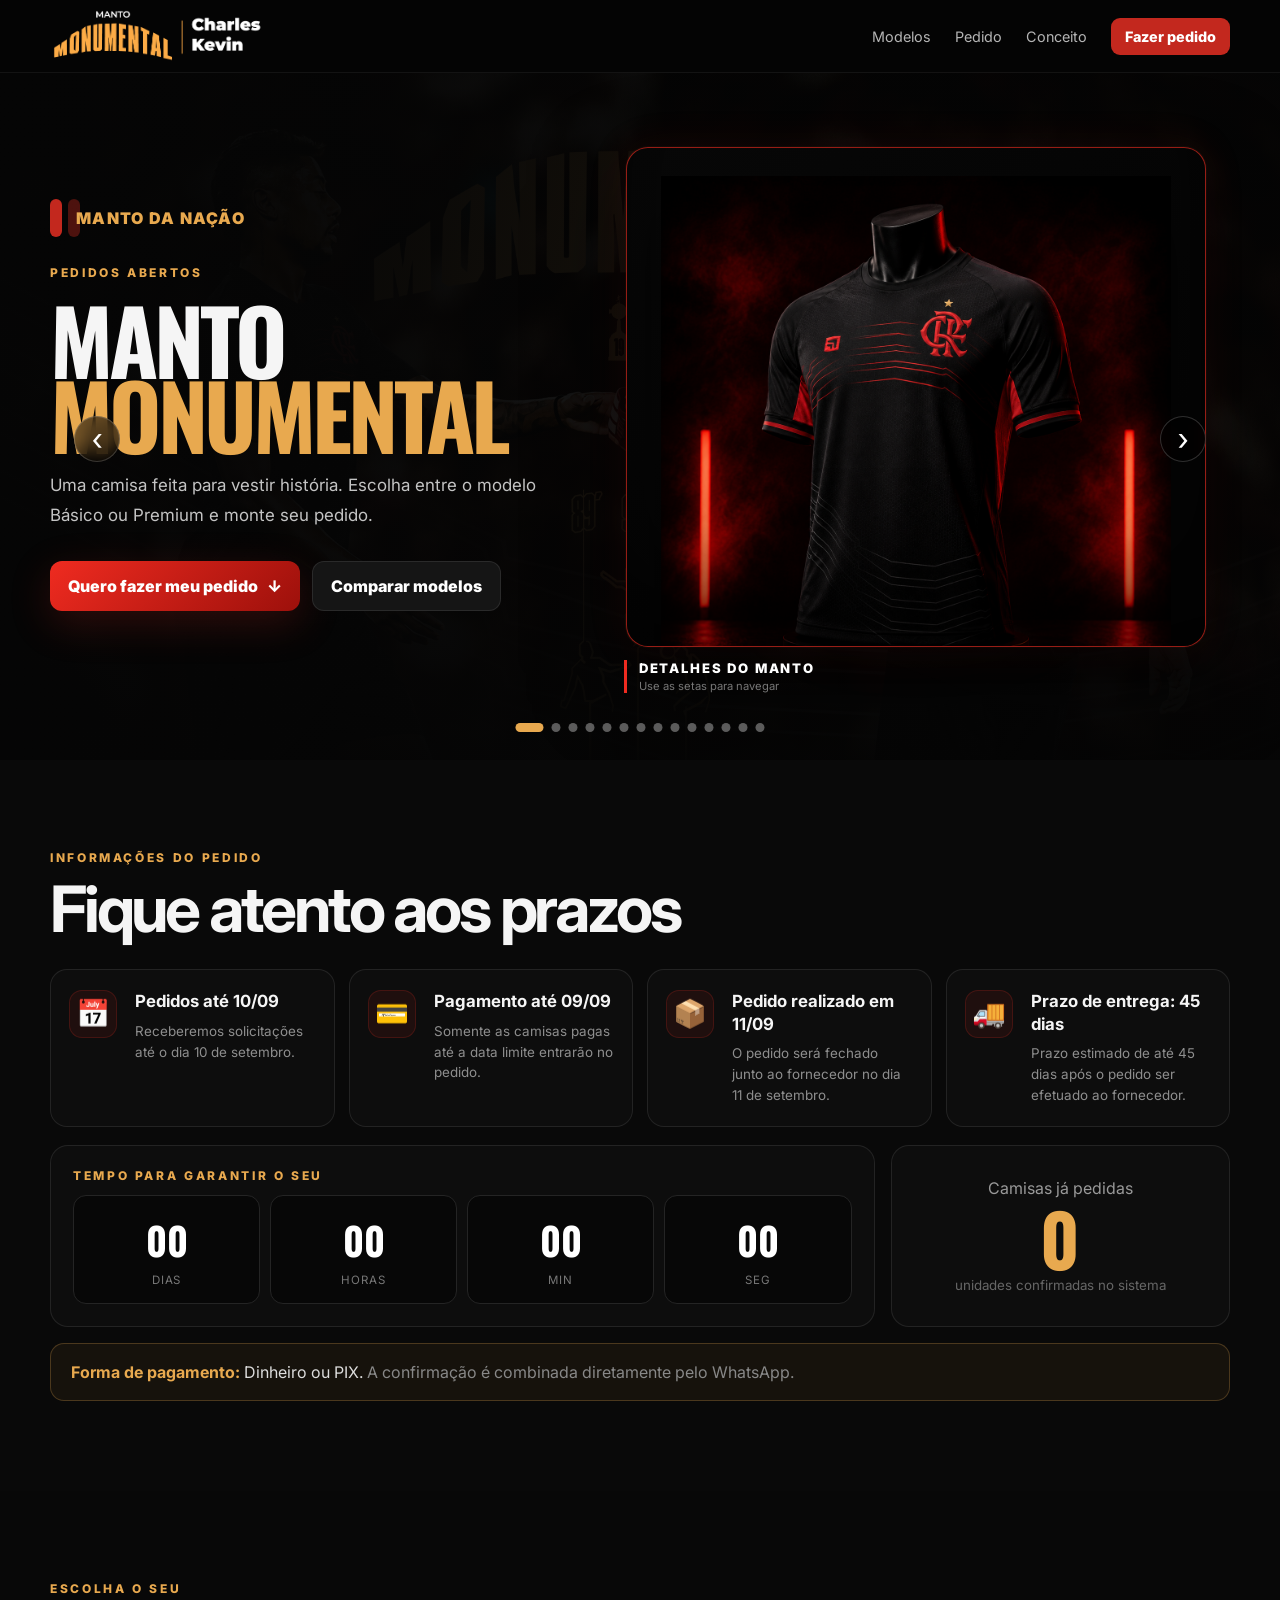
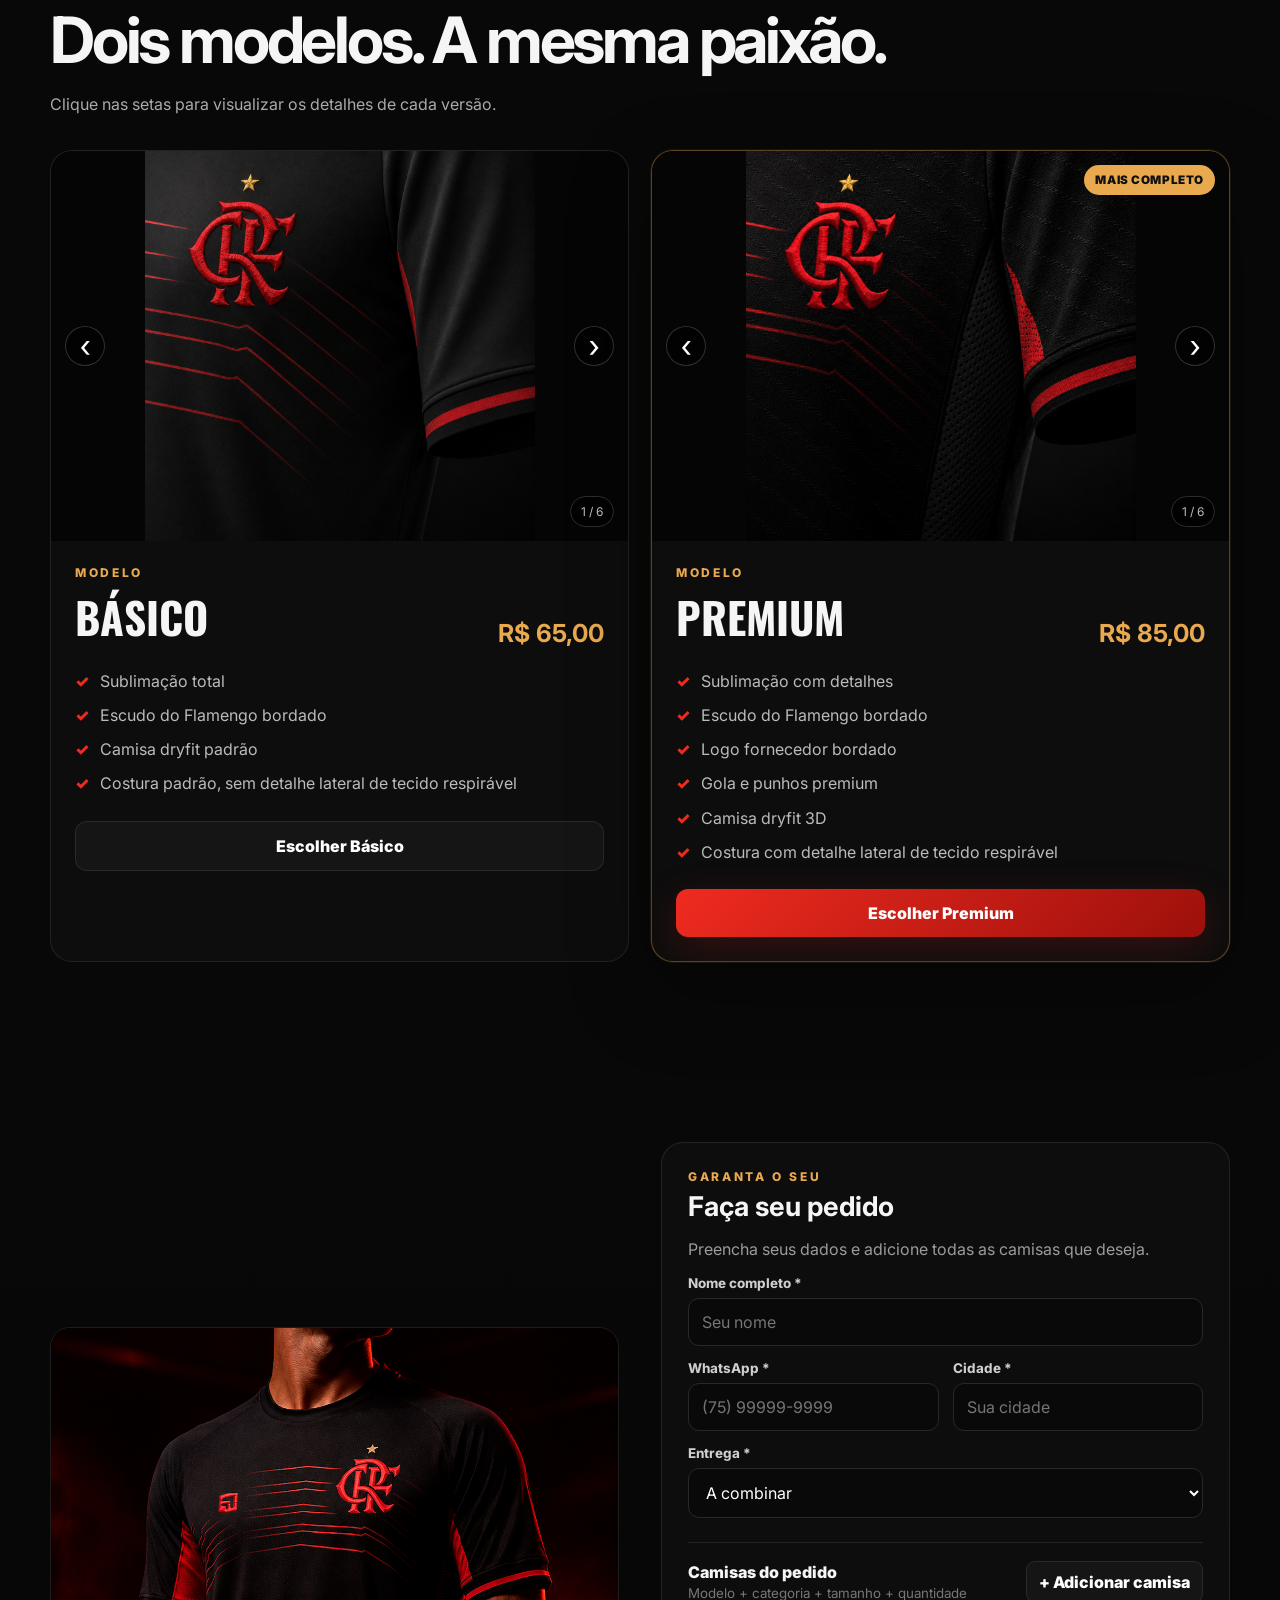
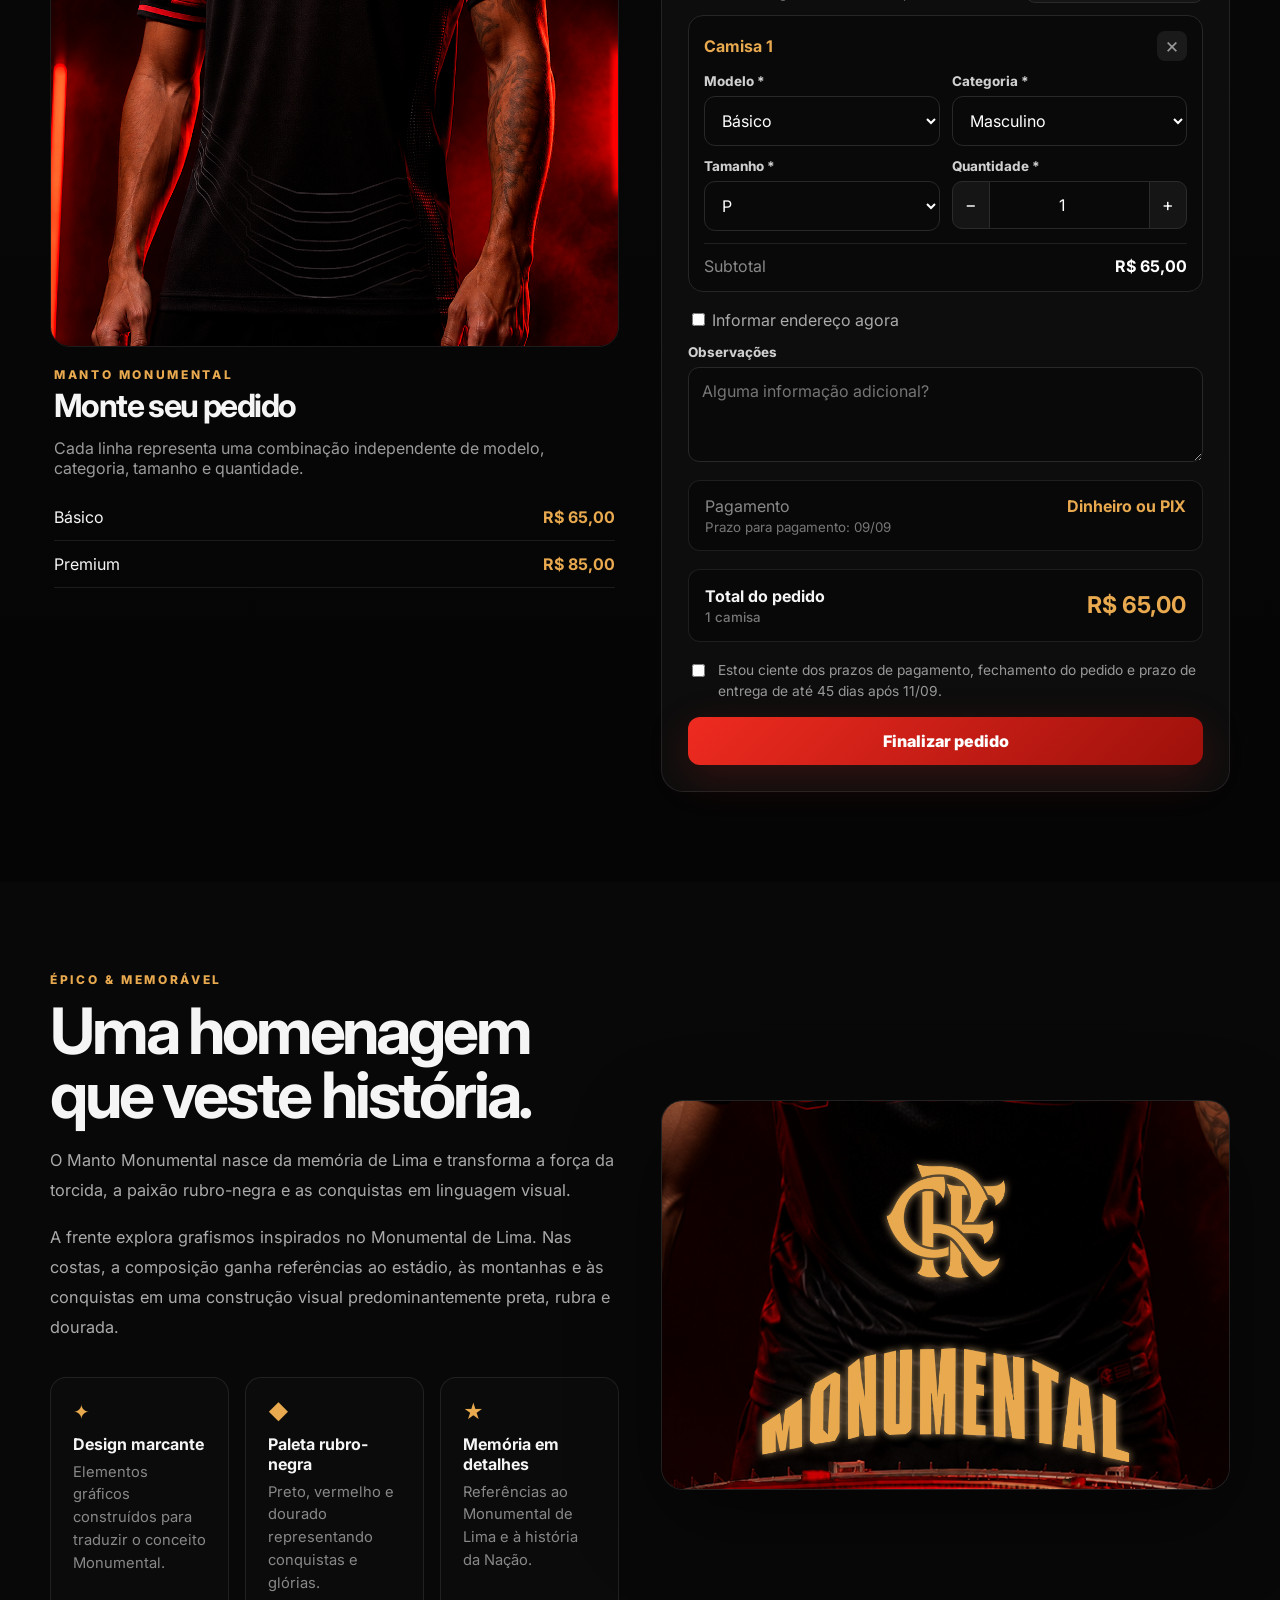
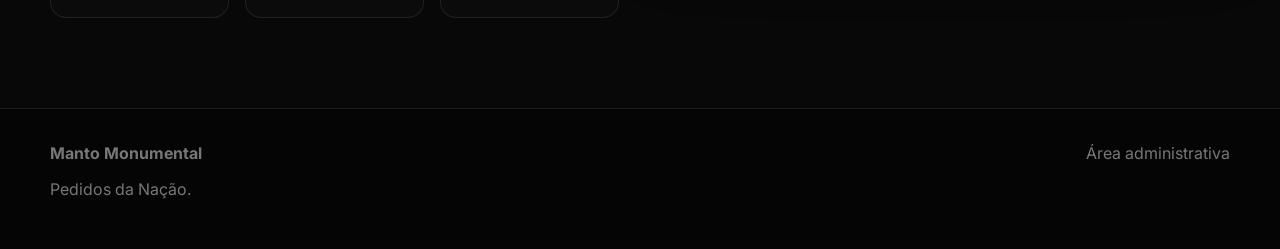
==== commit 0a289929: "Update index.html" ====
--- a/index.html
+++ b/index.html
@@ -47,7 +47,7 @@
   </div>
 </section>
 <section class="section deadline-section"><div class="container"><div class="eyebrow">Informações do pedido</div><h2 class="section-title">Fique atento aos prazos</h2><div class="deadline-grid">
-<article class="deadline-card"><div class="deadline-icon">📅</div><div><b>Pedidos até 30/08</b><p>Receberemos solicitações até o dia 30 de agosto.</p></div></article><article class="deadline-card"><div class="deadline-icon">💳</div><div><b>Pagamento até 29/08</b><p>Somente as camisas pagas até a data limite entrarão no pedido.</p></div></article><article class="deadline-card"><div class="deadline-icon">📦</div><div><b>Pedido realizado em 01/09</b><p>O pedido será fechado junto ao fornecedor no dia 01 de setembro.</p></div></article><article class="deadline-card"><div class="deadline-icon">🚚</div><div><b>Prazo de entrega: 45 dias</b><p>Prazo estimado de até 45 dias após o pedido ser efetuado ao fornecedor.</p></div></article></div>
+<article class="deadline-card"><div class="deadline-icon">📅</div><div><b>Pedidos até 10/09</b><p>Receberemos solicitações até o dia 10 de setembro.</p></div></article><article class="deadline-card"><div class="deadline-icon">💳</div><div><b>Pagamento até 09/09</b><p>Somente as camisas pagas até a data limite entrarão no pedido.</p></div></article><article class="deadline-card"><div class="deadline-icon">📦</div><div><b>Pedido realizado em 11/09</b><p>O pedido será fechado junto ao fornecedor no dia 11 de setembro.</p></div></article><article class="deadline-card"><div class="deadline-icon">🚚</div><div><b>Prazo de entrega: 45 dias</b><p>Prazo estimado de até 45 dias após o pedido ser efetuado ao fornecedor.</p></div></article></div>
 <div class="countdown-panel"><div><div class="eyebrow">Tempo para garantir o seu</div><div class="countdown" id="countdown"><div><strong id="cd-days">00</strong><span>dias</span></div><div><strong id="cd-hours">00</strong><span>horas</span></div><div><strong id="cd-minutes">00</strong><span>min</span></div><div><strong id="cd-seconds">00</strong><span>seg</span></div></div></div><div class="shirt-counter"><span>Camisas já pedidas</span><strong id="public-shirt-count">0</strong><small>unidades confirmadas no sistema</small></div></div>
 <div class="payment-note"><b>Forma de pagamento:</b> Dinheiro ou PIX. <span>A confirmação é combinada diretamente pelo WhatsApp.</span></div></div></section>
 <section id="modelos" class="section section-dark"><div class="container"><div class="eyebrow">Escolha o seu</div><h2 class="section-title">Dois modelos. A mesma paixão.</h2><p class="section-lead">Clique nas setas para visualizar os detalhes de cada versão.</p><div class="models-grid">
@@ -55,6 +55,6 @@
 <article class="model-card featured-model"><div class="model-badge">Mais completo</div><div class="model-carousel" data-carousel><div class="model-slides"><img class="active" src="assets/gallery/premium-01-detalhe-manga.png" alt="Premium — detalhe da manga"><img src="assets/gallery/premium-02-detalhe-minuti.png" alt="Premium — detalhe da marca do fornecedor"><img src="assets/gallery/premium-03-lado.png" alt="Premium — vista lateral"><img src="assets/gallery/premium-04-frente.png" alt="Premium — vista frontal"><img src="assets/gallery/premium-05-tecido.png" alt="Premium — detalhe do tecido"><img src="assets/gallery/premium-06-costas.png" alt="Premium — vista traseira"></div><button type="button" class="carousel-arrow model-prev">‹</button><button type="button" class="carousel-arrow model-next">›</button><div class="model-counter">1 / 6</div></div><div class="model-content"><div class="model-head"><div><div class="eyebrow">Modelo</div><h3>Premium</h3></div><strong>R$ 85,00</strong></div><ul class="features-list"><li>Sublimação com detalhes</li><li>Escudo do Flamengo bordado</li><li>Logo fornecedor bordado</li><li>Gola e punhos premium</li><li>Camisa dryfit 3D</li><li>Costura com detalhe lateral de tecido respirável</li></ul><a href="#pedido" class="btn btn-primary choose-model" data-model="Premium">Escolher Premium</a></div></article>
 </div></div></section>
 <section class="section order-wrap" id="pedido"><div class="container order-grid"><aside class="product-card"><img src="assets/gallery/pedido-lateral.png" alt="Manto Monumental — camisa vestida"><div class="product-info"><div class="eyebrow">Manto Monumental</div><h2>Monte seu pedido</h2><p class="muted">Cada linha representa uma combinação independente de modelo, categoria, tamanho e quantidade.</p><div class="mini-price"><span>Básico</span><b>R$ 65,00</b></div><div class="mini-price"><span>Premium</span><b>R$ 85,00</b></div></div></aside>
-<form class="form-card" id="order-form"><div class="eyebrow">Garanta o seu</div><h3>Faça seu pedido</h3><p class="muted">Preencha seus dados e adicione todas as camisas que deseja.</p><div class="form-grid customer-grid"><div class="field full"><label>Nome completo *</label><input required name="name" placeholder="Seu nome"></div><div class="field"><label>WhatsApp *</label><input required name="whatsapp" inputmode="tel" placeholder="(75) 99999-9999"></div><div class="field"><label>Cidade *</label><input required name="city" placeholder="Sua cidade"></div><div class="field full"><label>Entrega *</label><select name="delivery" required><option value="A combinar" selected>A combinar</option><option>Retirada</option><option>Entrega</option><option>Envio</option></select></div></div><div class="form-section-title"><div><span>Camisas do pedido</span><small>Modelo + categoria + tamanho + quantidade</small></div><button type="button" class="btn btn-secondary compact" id="add-item">+ Adicionar camisa</button></div><div id="items-container" class="items-container"></div><div class="address-toggle"><label><input type="checkbox" id="show-address"> Informar endereço agora</label></div><div id="address-fields" class="form-grid hidden"><div class="field"><label>Bairro</label><input name="neighborhood"></div><div class="field"><label>Endereço</label><input name="address"></div><div class="field"><label>Número</label><input name="addressNumber"></div><div class="field"><label>Complemento</label><input name="complement"></div></div><div class="field full notes-field"><label>Observações</label><textarea name="notes" placeholder="Alguma informação adicional?"></textarea></div><div class="payment-static"><span>Pagamento</span><strong>Dinheiro ou PIX</strong><small>Prazo para pagamento: 29/08</small></div><div class="total-box"><span><b>Total do pedido</b><small id="total-quantity">1 camisa</small></span><strong id="order-total">R$ 65,00</strong></div><label class="terms-check"><input type="checkbox" required><span>Estou ciente dos prazos de pagamento, fechamento do pedido e prazo de entrega de até 45 dias após 01/09.</span></label><button class="btn btn-primary submit-btn" type="submit" id="submit-button">Finalizar pedido</button><div id="form-message" aria-live="polite"></div></form></div></section>
+<form class="form-card" id="order-form"><div class="eyebrow">Garanta o seu</div><h3>Faça seu pedido</h3><p class="muted">Preencha seus dados e adicione todas as camisas que deseja.</p><div class="form-grid customer-grid"><div class="field full"><label>Nome completo *</label><input required name="name" placeholder="Seu nome"></div><div class="field"><label>WhatsApp *</label><input required name="whatsapp" inputmode="tel" placeholder="(75) 99999-9999"></div><div class="field"><label>Cidade *</label><input required name="city" placeholder="Sua cidade"></div><div class="field full"><label>Entrega *</label><select name="delivery" required><option value="A combinar" selected>A combinar</option><option>Retirada</option><option>Entrega</option><option>Envio</option></select></div></div><div class="form-section-title"><div><span>Camisas do pedido</span><small>Modelo + categoria + tamanho + quantidade</small></div><button type="button" class="btn btn-secondary compact" id="add-item">+ Adicionar camisa</button></div><div id="items-container" class="items-container"></div><div class="address-toggle"><label><input type="checkbox" id="show-address"> Informar endereço agora</label></div><div id="address-fields" class="form-grid hidden"><div class="field"><label>Bairro</label><input name="neighborhood"></div><div class="field"><label>Endereço</label><input name="address"></div><div class="field"><label>Número</label><input name="addressNumber"></div><div class="field"><label>Complemento</label><input name="complement"></div></div><div class="field full notes-field"><label>Observações</label><textarea name="notes" placeholder="Alguma informação adicional?"></textarea></div><div class="payment-static"><span>Pagamento</span><strong>Dinheiro ou PIX</strong><small>Prazo para pagamento: 09/09</small></div><div class="total-box"><span><b>Total do pedido</b><small id="total-quantity">1 camisa</small></span><strong id="order-total">R$ 65,00</strong></div><label class="terms-check"><input type="checkbox" required><span>Estou ciente dos prazos de pagamento, fechamento do pedido e prazo de entrega de até 45 dias após 11/09.</span></label><button class="btn btn-primary submit-btn" type="submit" id="submit-button">Finalizar pedido</button><div id="form-message" aria-live="polite"></div></form></div></section>
 <section id="conceito" class="section section-dark"><div class="container story-grid"><div class="story-copy"><div class="eyebrow">Épico & memorável</div><h2>Uma homenagem que veste história.</h2><p>O Manto Monumental nasce da memória de Lima e transforma a força da torcida, a paixão rubro-negra e as conquistas em linguagem visual.</p><p>A frente explora grafismos inspirados no Monumental de Lima. Nas costas, a composição ganha referências ao estádio, às montanhas e às conquistas em uma construção visual predominantemente preta, rubra e dourada.</p><div class="feature-grid"><article class="feature"><div class="feature-icon">✦</div><b>Design marcante</b><p>Elementos gráficos construídos para traduzir o conceito Monumental.</p></article><article class="feature"><div class="feature-icon">◆</div><b>Paleta rubro-negra</b><p>Preto, vermelho e dourado representando conquistas e glórias.</p></article><article class="feature"><div class="feature-icon">★</div><b>Memória em detalhes</b><p>Referências ao Monumental de Lima e à história da Nação.</p></article></div></div><div class="visual-card"><img src="assets/gallery/tela-3.png" alt="Conceito Manto Monumental"></div></div></section>
 </main><footer class="footer"><div class="container footer-inner"><div><b>Manto Monumental</b><p>Pedidos da Nação.</p></div><a href="admin.html">Área administrativa</a></div></footer><script src="config.js"></script><script src="app.js"></script></body></html>
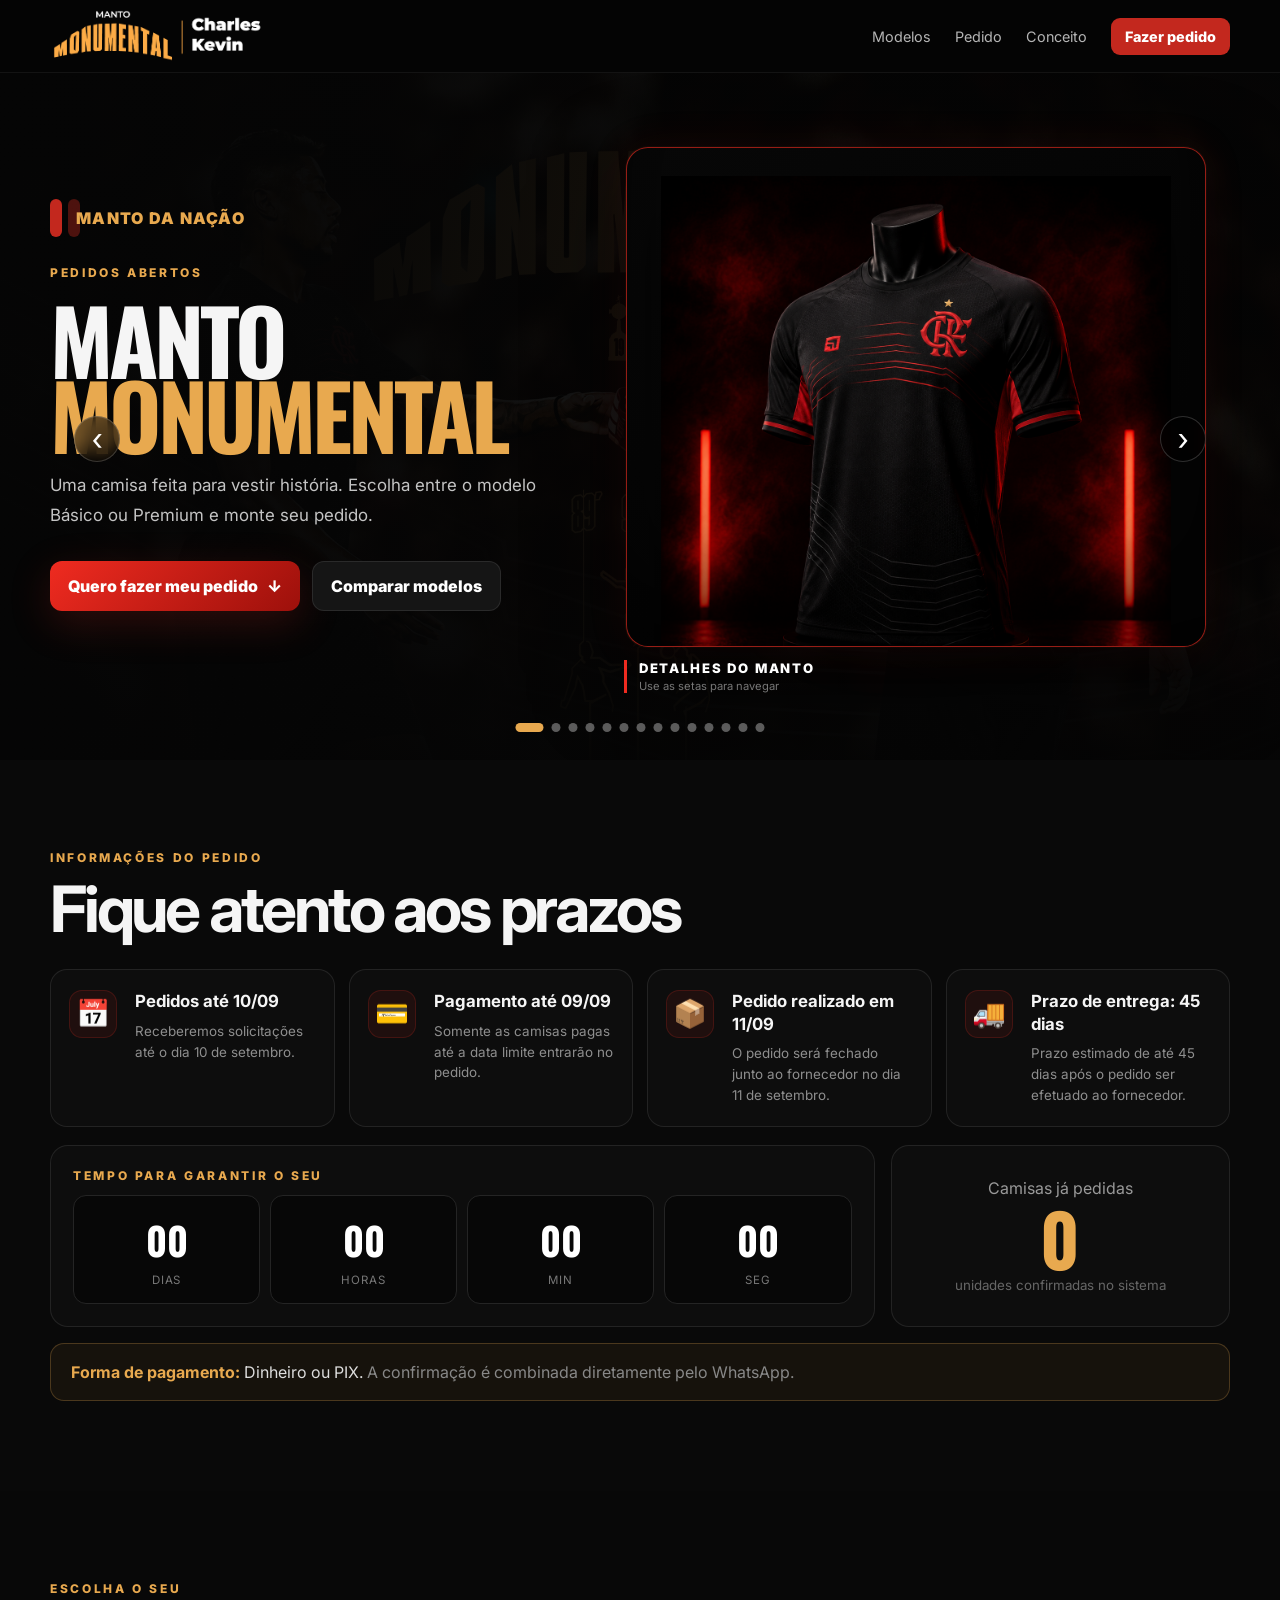
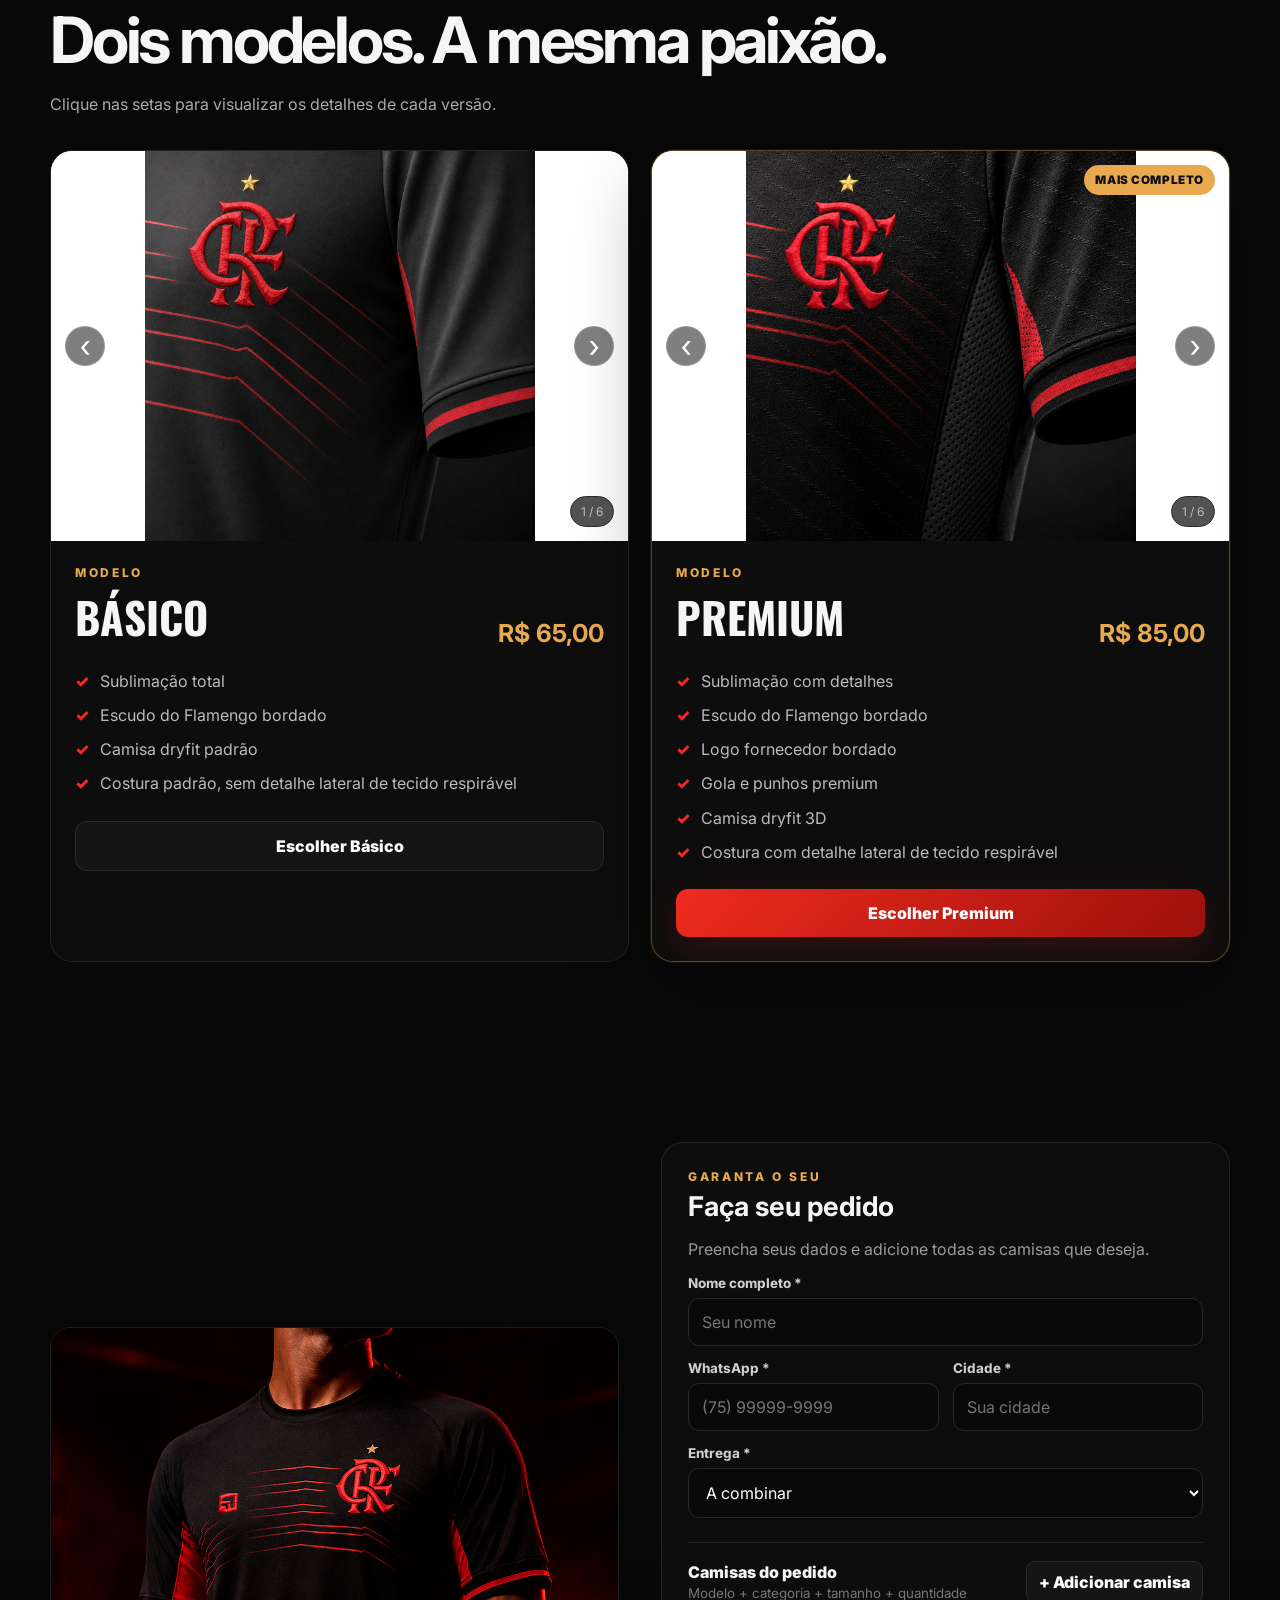
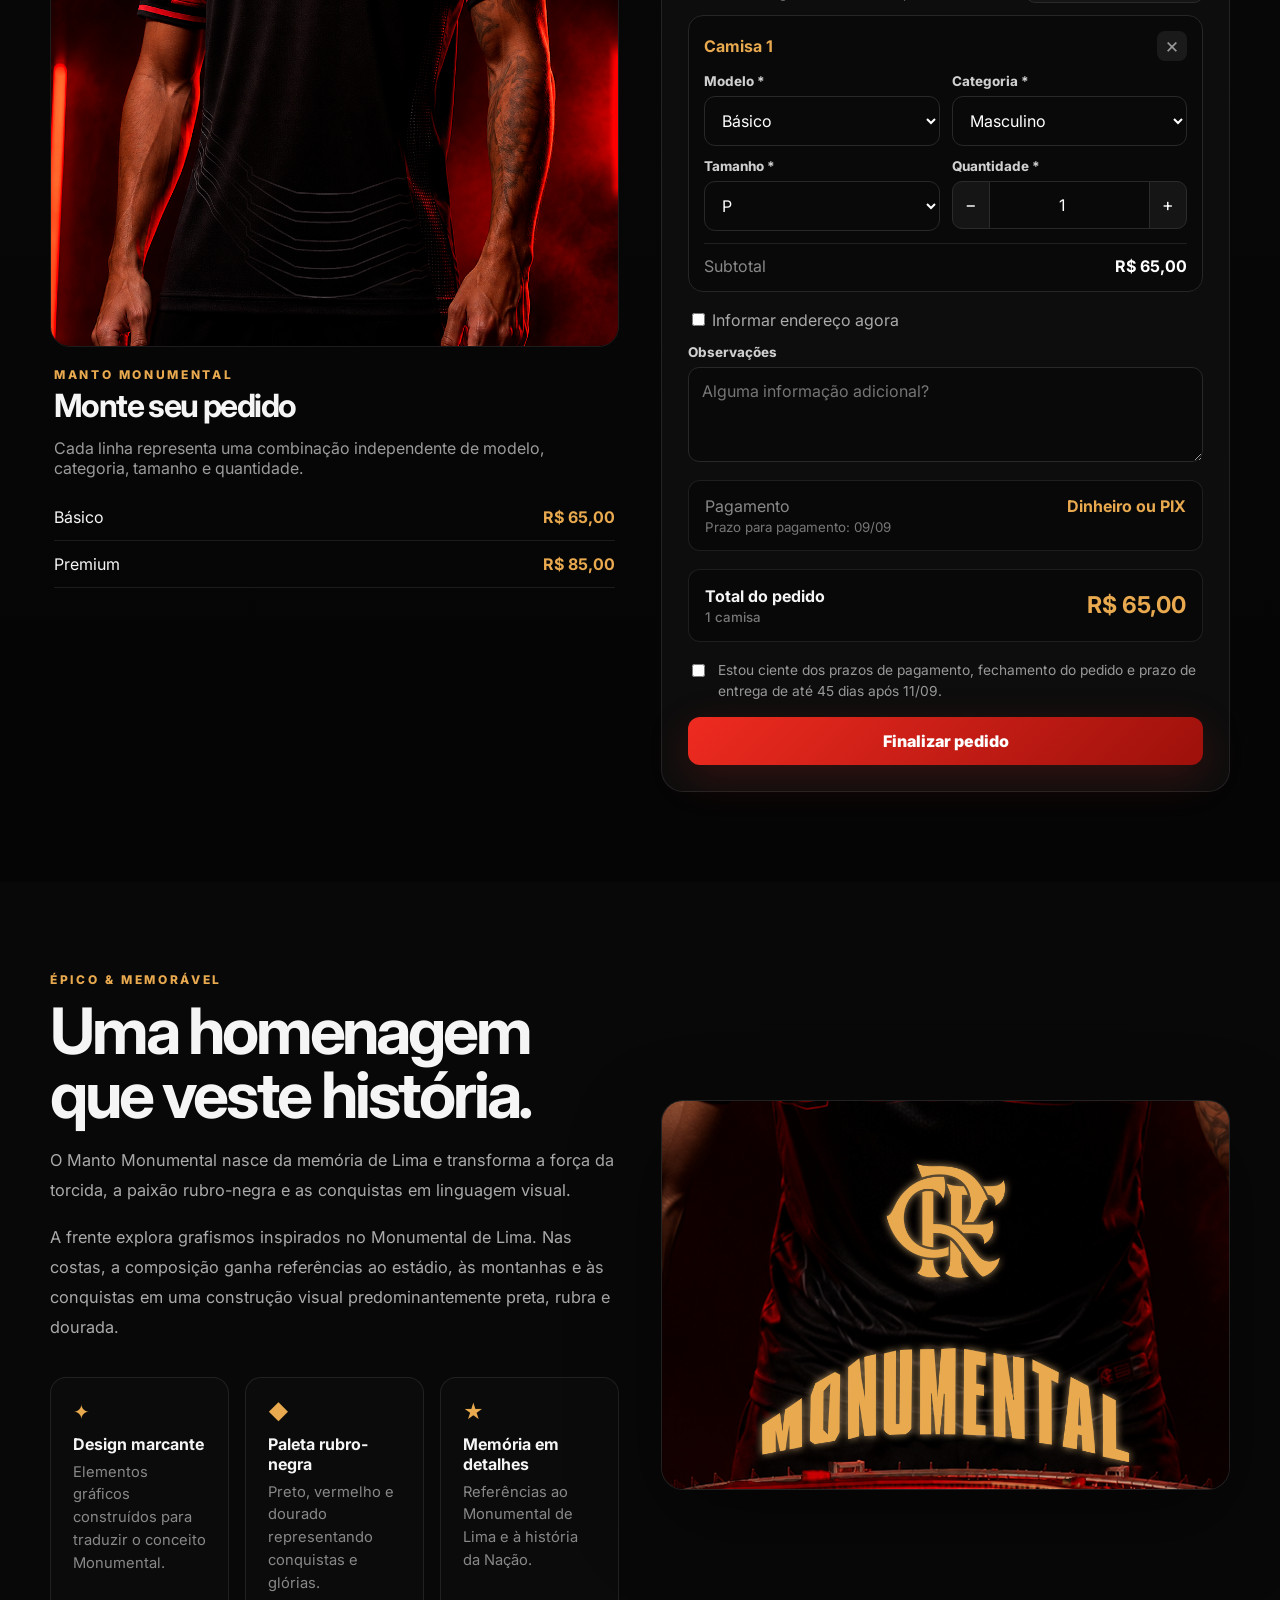
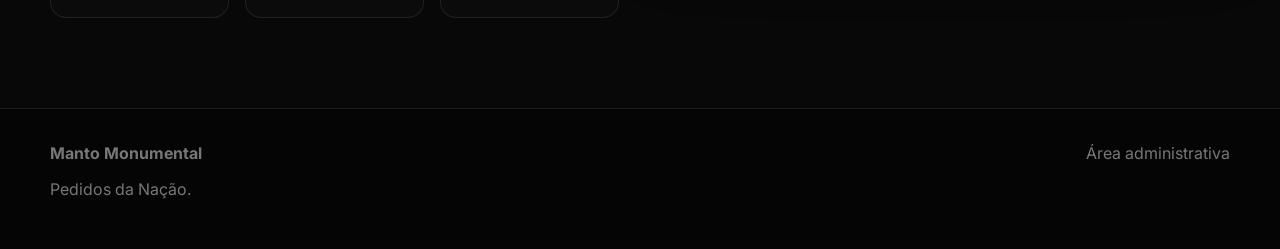
==== commit 81e3cb1e: "fotos clareadas e card de fotos com fundo branco" ====
--- a/index.html
+++ b/index.html
@@ -1,4 +1,8 @@
-<!doctype html><html lang="pt-BR"><head><meta charset="utf-8"><meta name="viewport" content="width=device-width,initial-scale=1"><meta name="theme-color" content="#050505"><title>Manto Monumental — Pedidos</title><meta name="description" content="Faça seu pedido do Manto Monumental."><link rel="preconnect" href="https://fonts.googleapis.com"><link rel="preconnect" href="https://fonts.gstatic.com" crossorigin><link href="https://fonts.googleapis.com/css2?family=Inter:wght@400;500;600;700;800;900&family=Oswald:wght@500;600;700&display=swap" rel="stylesheet"><link rel="stylesheet" href="styles.css"></head><body>
+<!doctype html><html lang="pt-BR"><head><meta charset="utf-8"><meta name="viewport" content="width=device-width,initial-scale=1"><meta name="theme-color" content="#050505"><title>Manto Monumental — Pedidos</title><meta name="description" content="Faça seu pedido do Manto Monumental."><link rel="preconnect" href="https://fonts.googleapis.com"><link rel="preconnect" href="https://fonts.gstatic.com" crossorigin><link href="https://fonts.googleapis.com/css2?family=Inter:wght@400;500;600;700;800;900&family=Oswald:wght@500;600;700&display=swap" rel="stylesheet"><link rel="stylesheet" href="styles.css"><style>
+/* Fundo branco somente na área das imagens dos modelos */
+#modelos .model-carousel { background: #fff !important; }
+#modelos .model-slides { background: #fff !important; }
+</style></head><body>
 <header class="topbar"><div class="container topbar-inner"><a href="#inicio" class="logo logo-image-link" aria-label="Manto Monumental — Charles Kevin"><img src="assets/logo-charles-kevin.png" alt="Manto Monumental — Charles Kevin" class="site-logo-image"></a><nav><a href="#modelos">Modelos</a><a href="#pedido">Pedido</a><a href="#conceito">Conceito</a><a href="#pedido" class="nav-cta">Fazer pedido</a></nav></div></header>
 <main>
 <section id="inicio" class="hero hero-carousel hero-v5">
